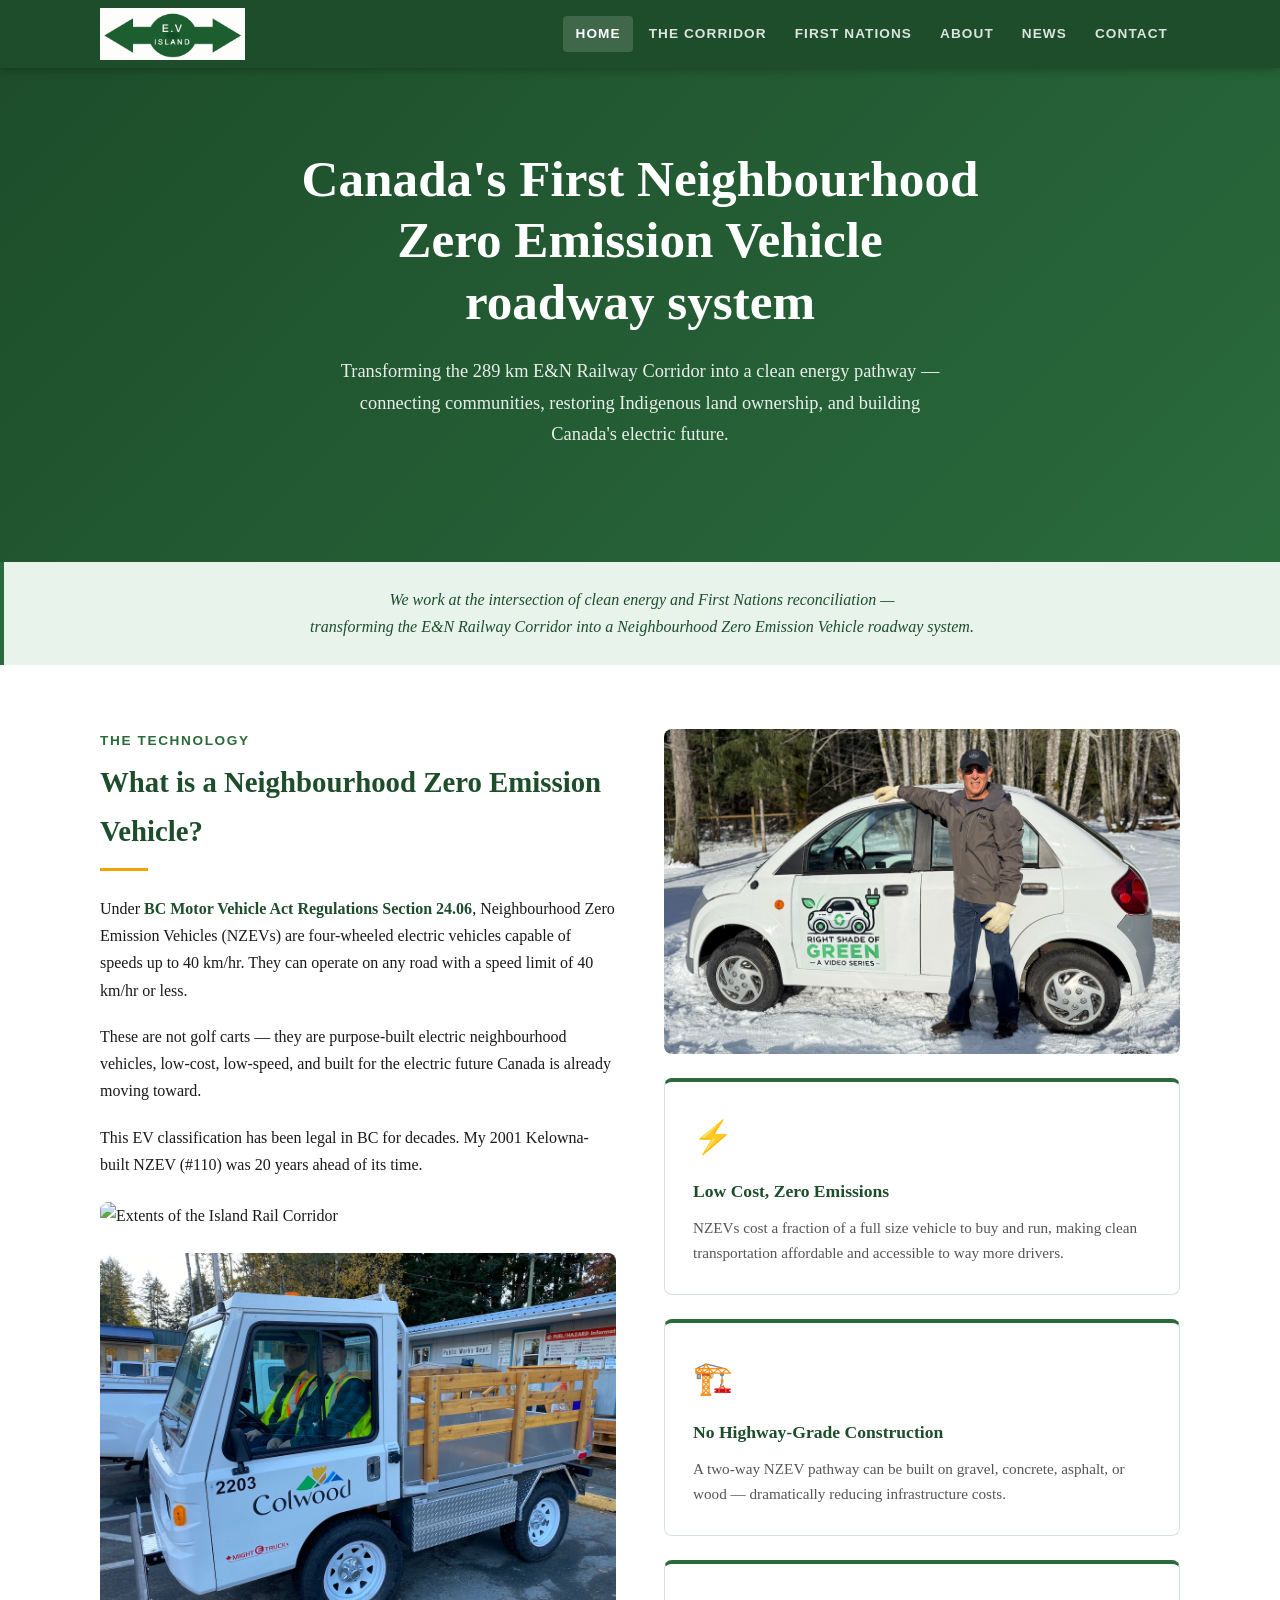
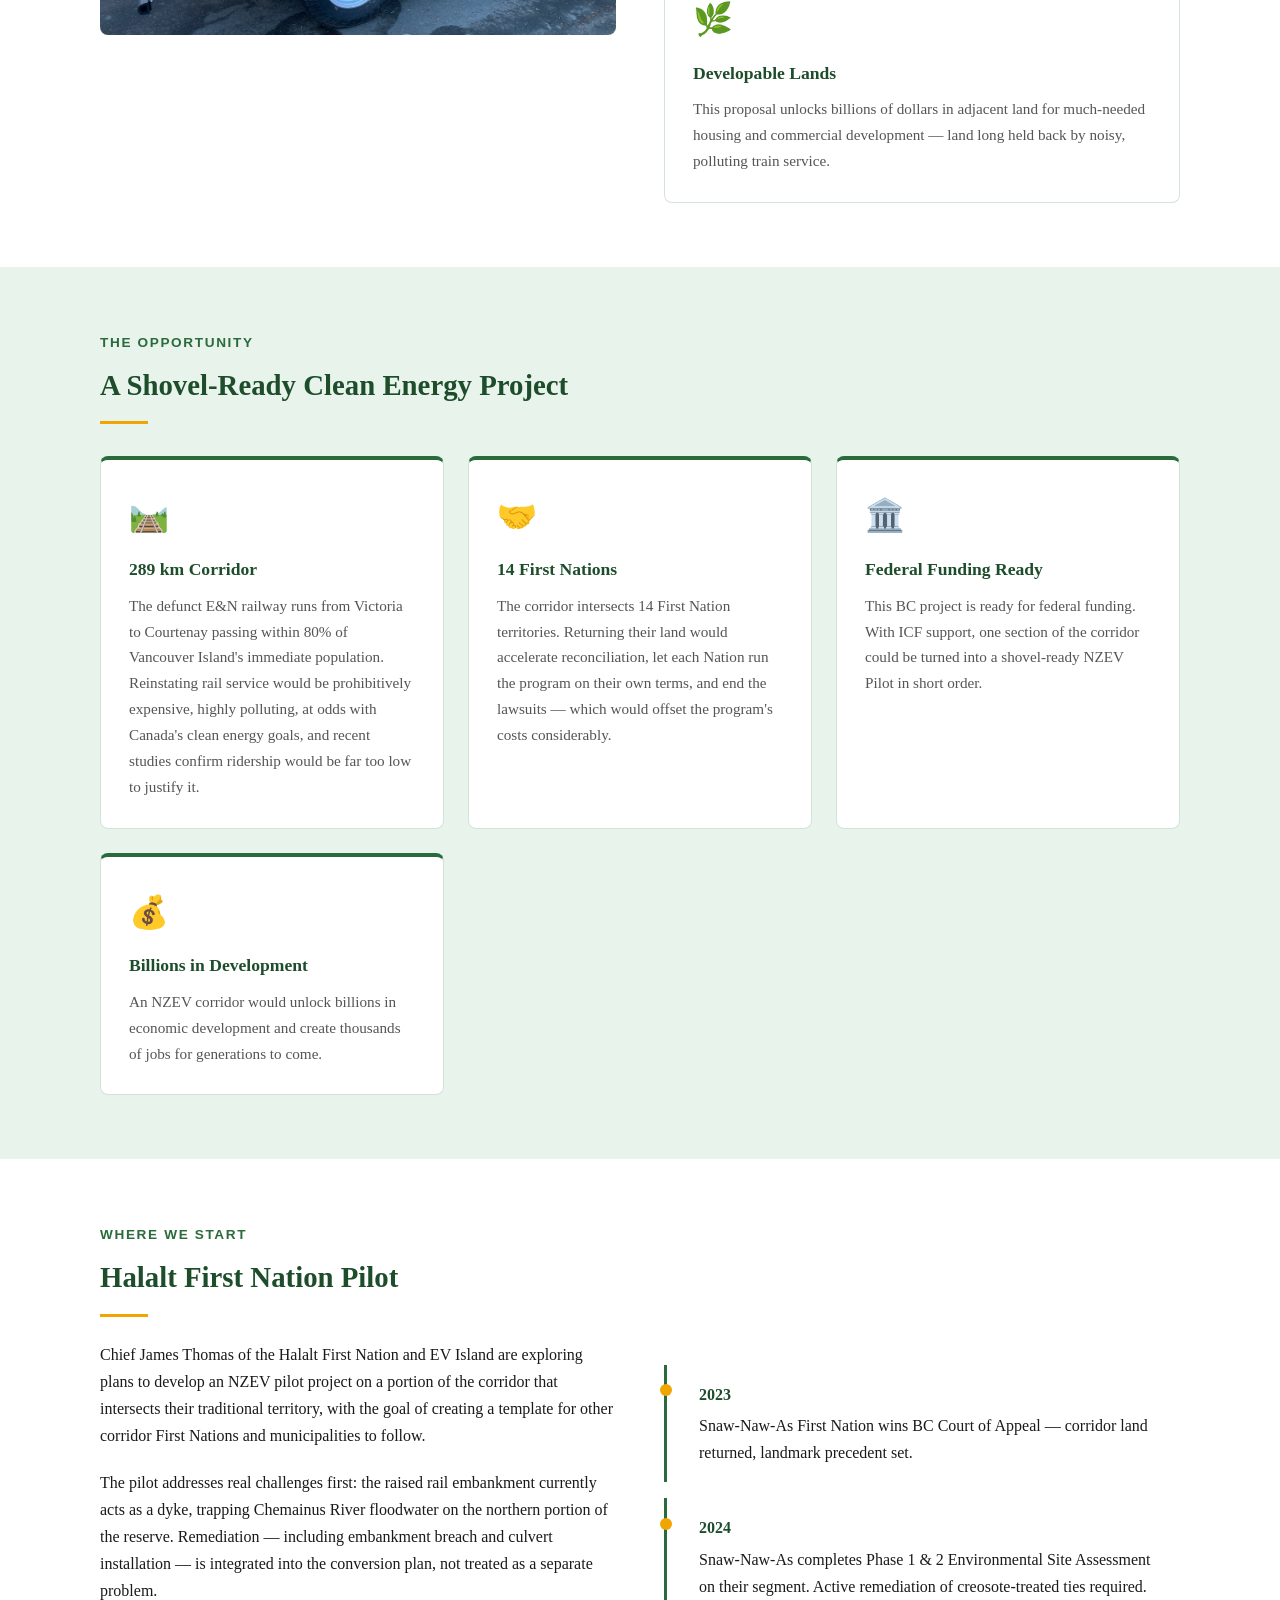
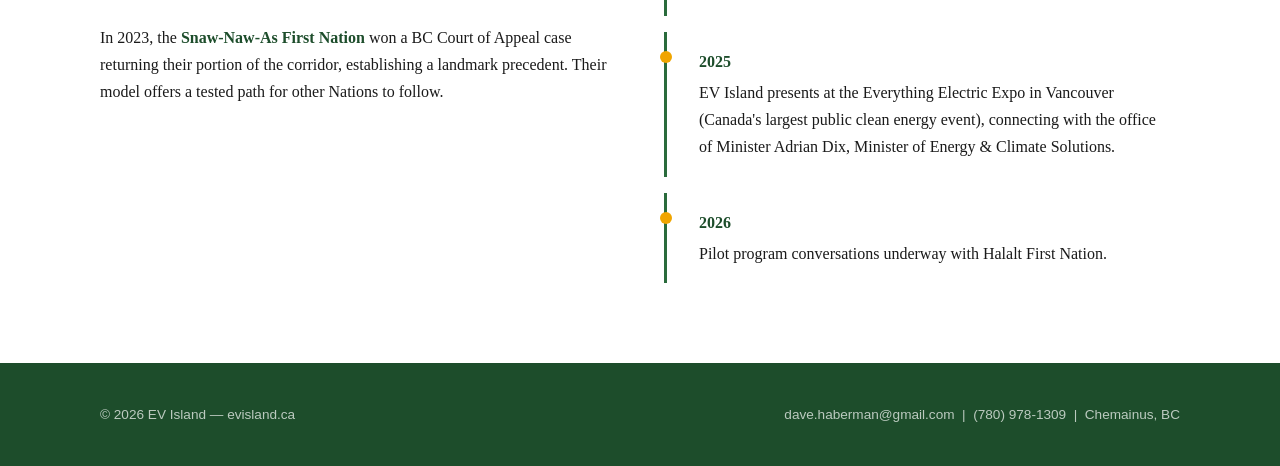
==== index.html @ 7536f224 "Replace dynasty car photo with Snow Job image on home page" ====
<!DOCTYPE html>
<html lang="en">
<head>
  <meta charset="UTF-8">
  <meta name="viewport" content="width=device-width, initial-scale=1.0">
  <title>EV Island — Canada's First NZEV Corridor</title>
  <meta name="description" content="EV Island is transforming the E&N Railway Corridor into Canada's first Neighbourhood Zero Emission Vehicle pathway, accelerating clean energy adoption and reconciliation on Vancouver Island.">
  <link rel="stylesheet" href="style.css">
</head>
<body>

<header>
  <div class="header-inner">
    <a class="logo" href="index.html">
      <img src="ev-island-logo.png" alt="EV Island" height="52">
    </a>
    <button class="hamburger" id="hamburger" aria-label="Menu">
      <span></span><span></span><span></span>
    </button>
    <nav id="nav">
      <a href="index.html" class="active">Home</a>
      <a href="corridor.html">The Corridor</a>
      <a href="first-nations.html">First Nations</a>
      <a href="about.html">About</a>
      <a href="news.html">News</a>
      <a href="contact.html">Contact</a>
    </nav>
  </div>
</header>
<script>
  document.getElementById('hamburger').addEventListener('click', function() {
    document.getElementById('nav').classList.toggle('open');
  });
</script>

<section class="hero">
  <div class="hero-inner">
<h1>Canada's First Neighbourhood Zero Emission Vehicle<br>roadway system</h1>
    <p>Transforming the 289 km E&amp;N Railway Corridor into a clean energy pathway — connecting communities, restoring Indigenous land ownership, and building Canada's electric future.</p>
  </div>
</section>

<div class="mandate">
  We work at the intersection of clean energy and First Nations reconciliation —<br>transforming the E&amp;N Railway Corridor into a Neighbourhood Zero Emission Vehicle roadway system.
</div>

<!-- What is an NZEV -->
<section class="section">
  <div class="section-inner">
    <div class="two-col">
      <div>
        <div class="section-sub">The Technology</div>
        <h2 class="section-title">What is a Neighbourhood Zero Emission Vehicle?</h2>
        <div class="divider"></div>
        <div class="prose">
          <p>Under <strong>BC Motor Vehicle Act Regulations Section 24.06</strong>, Neighbourhood Zero Emission Vehicles (NZEVs) are four-wheeled electric vehicles capable of speeds up to 40 km/hr. They can operate on any road with a speed limit of 40 km/hr or less.</p>
          <p>These are not golf carts — they are purpose-built electric neighbourhood vehicles, low-cost, low-speed, and built for the electric future Canada is already moving toward.</p>
          <p>This EV classification has been legal in BC for decades. My 2001 Kelowna-built NZEV (#110) was 20 years ahead of its time.</p>
        </div>
        <img src="corridor-map.jpg" alt="Extents of the Island Rail Corridor" style="width:100%;border-radius:8px;margin-top:1.5rem;">
        <img src="Colwood NEV.png" alt="City of Colwood Might-E Truck NZEV" style="width:100%;border-radius:8px;margin-top:1.5rem;">
      </div>
      <div>
        <img src="snow-job.png" alt="Dave Haberman with a Neighbourhood Zero Emission Vehicle" style="width:100%;border-radius:8px;margin-bottom:1.5rem;">
        <div class="cards" style="margin-top:0;">
          <div class="card">
            <div class="card-icon">⚡</div>
            <h3>Low Cost, Zero Emissions</h3>
            <p>NZEVs cost a fraction of a full size vehicle to buy and run, making clean transportation affordable and accessible to way more drivers.</p>
          </div>
          <div class="card">
            <div class="card-icon">🏗️</div>
            <h3>No Highway-Grade Construction</h3>
            <p>A two-way NZEV pathway can be built on gravel, concrete, asphalt, or wood — dramatically reducing infrastructure costs.</p>
          </div>
          <div class="card">
            <div class="card-icon">🌿</div>
            <h3>Developable Lands</h3>
            <p>This proposal unlocks billions of dollars in adjacent land for much-needed housing and commercial development — land long held back by noisy, polluting train service.</p>
          </div>
        </div>
      </div>
    </div>
  </div>
</section>

<!-- The Opportunity -->
<section class="section section-alt">
  <div class="section-inner">
    <div class="section-sub">The Opportunity</div>
    <h2 class="section-title">A Shovel-Ready Clean Energy Project</h2>
    <div class="divider"></div>
    <div class="cards">
      <div class="card">
        <div class="card-icon">🛤️</div>
        <h3>289 km Corridor</h3>
        <p>The defunct E&amp;N railway runs from Victoria to Courtenay passing within 80% of Vancouver Island's immediate population. Reinstating rail service would be prohibitively expensive, highly polluting, at odds with Canada's clean energy goals, and recent studies confirm ridership would be far too low to justify it.</p>
      </div>
      <div class="card">
        <div class="card-icon">🤝</div>
        <h3>14 First Nations</h3>
        <p>The corridor intersects 14 First Nation territories. Returning their land would accelerate reconciliation, let each Nation run the program on their own terms, and end the lawsuits — which would offset the program's costs considerably.</p>
      </div>
      <div class="card">
        <div class="card-icon">🏛️</div>
        <h3>Federal Funding Ready</h3>
        <p>This BC project is ready for federal funding. With ICF support, one section of the corridor could be turned into a shovel-ready NZEV Pilot in short order.</p>
      </div>
      <div class="card">
        <div class="card-icon">💰</div>
        <h3>Billions in Development</h3>
        <p>An NZEV corridor would unlock billions in economic development and create thousands of jobs for generations to come.</p>
      </div>
    </div>
  </div>
</section>

<!-- Pilot Program -->
<section class="section">
  <div class="section-inner">
    <div class="section-sub">Where We Start</div>
    <h2 class="section-title">Halalt First Nation Pilot</h2>
    <div class="divider"></div>
    <div class="two-col">
      <div class="prose">
        <p>Chief James Thomas of the Halalt First Nation and EV Island are exploring plans to develop an NZEV pilot project on a portion of the corridor that intersects their traditional territory, with the goal of creating a template for other corridor First Nations and municipalities to follow.</p>
        <p>The pilot addresses real challenges first: the raised rail embankment currently acts as a dyke, trapping Chemainus River floodwater on the northern portion of the reserve. Remediation — including embankment breach and culvert installation — is integrated into the conversion plan, not treated as a separate problem.</p>
        <p>In 2023, the <strong>Snaw-Naw-As First Nation</strong> won a BC Court of Appeal case returning their portion of the corridor, establishing a landmark precedent. Their model offers a tested path for other Nations to follow.</p>
      </div>
      <div>
        <ul class="timeline">
          <li><strong>2023</strong> Snaw-Naw-As First Nation wins BC Court of Appeal — corridor land returned, landmark precedent set.</li>
          <li><strong>2024</strong> Snaw-Naw-As completes Phase 1 &amp; 2 Environmental Site Assessment on their segment. Active remediation of creosote-treated ties required.</li>
          <li><strong>2025</strong> EV Island presents at the Everything Electric Expo in Vancouver (Canada's largest public clean energy event), connecting with the office of Minister Adrian Dix, Minister of Energy &amp; Climate Solutions.</li>
          <li><strong>2026</strong> Pilot program conversations underway with Halalt First Nation.</li>
        </ul>
      </div>
    </div>
  </div>
</section>

<footer>
  <div class="footer-inner">
    <span>© 2026 EV Island — evisland.ca</span>
    <span>
      <a href="mailto:dave.haberman@gmail.com">dave.haberman@gmail.com</a> &nbsp;|&nbsp;
      (780) 978-1309 &nbsp;|&nbsp;
      Chemainus, BC
    </span>
  </div>
</footer>

</body>
</html>
---- style.css ----
/* EV Island — Global Styles */

*, *::before, *::after { box-sizing: border-box; margin: 0; padding: 0; }

:root {
  --green: #2a6b3c;
  --green-dark: #1d4d2b;
  --green-light: #e8f3ec;
  --accent: #f0a500;
  --text: #1a1a1a;
  --muted: #555;
  --border: #d4e2d9;
  --white: #ffffff;
  --max: 1080px;
  --font: 'Georgia', serif;
  --sans: 'Helvetica Neue', Arial, sans-serif;
}

body {
  font-family: var(--font);
  color: var(--text);
  background: var(--white);
  line-height: 1.7;
}

a { color: var(--green); text-decoration: none; }
a:hover { text-decoration: underline; }

img { max-width: 100%; display: block; }

/* ── Header ── */
header {
  background: var(--green-dark);
  padding: 0 2rem;
  position: sticky;
  top: 0;
  z-index: 100;
  box-shadow: 0 2px 8px rgba(0,0,0,0.25);
}

.header-inner {
  max-width: var(--max);
  margin: 0 auto;
  display: flex;
  align-items: center;
  justify-content: space-between;
  height: 68px;
}

.logo {
  display: flex;
  align-items: center;
  gap: 0.75rem;
  text-decoration: none;
}

.logo-arrow {
  font-size: 1.5rem;
  color: var(--accent);
  letter-spacing: -4px;
}

.logo-text {
  font-family: var(--sans);
  font-weight: 700;
  font-size: 1.3rem;
  color: var(--white);
  letter-spacing: 0.05em;
}

.logo-text span {
  color: var(--accent);
}

nav { display: flex; gap: 0.25rem; }

nav a {
  font-family: var(--sans);
  font-size: 0.85rem;
  font-weight: 600;
  color: rgba(255,255,255,0.85);
  text-transform: uppercase;
  letter-spacing: 0.08em;
  padding: 0.4rem 0.75rem;
  border-radius: 4px;
  transition: background 0.2s, color 0.2s;
  text-decoration: none;
}

nav a:hover, nav a.active {
  background: rgba(255,255,255,0.15);
  color: var(--white);
}

/* ── Hero ── */
.hero {
  background: linear-gradient(135deg, var(--green-dark) 0%, var(--green) 100%);
  color: var(--white);
  padding: 5rem 2rem;
  text-align: center;
}

.hero-inner { max-width: 760px; margin: 0 auto; }

.hero-tag {
  font-family: var(--sans);
  font-size: 0.8rem;
  font-weight: 700;
  text-transform: uppercase;
  letter-spacing: 0.15em;
  color: var(--accent);
  margin-bottom: 1rem;
}

.hero h1 {
  font-size: clamp(2rem, 5vw, 3.2rem);
  line-height: 1.2;
  margin-bottom: 1.5rem;
}

.hero p {
  font-size: 1.15rem;
  opacity: 0.9;
  max-width: 600px;
  margin: 0 auto 2rem;
}

.btn {
  display: inline-block;
  background: var(--accent);
  color: var(--green-dark);
  font-family: var(--sans);
  font-weight: 700;
  font-size: 0.9rem;
  text-transform: uppercase;
  letter-spacing: 0.08em;
  padding: 0.75rem 2rem;
  border-radius: 4px;
  transition: opacity 0.2s;
  text-decoration: none;
}

.btn:hover { opacity: 0.85; text-decoration: none; }

.btn-outline {
  background: transparent;
  border: 2px solid var(--white);
  color: var(--white);
  margin-left: 0.75rem;
}

/* ── Mandate bar ── */
.mandate {
  background: var(--green-light);
  border-left: 4px solid var(--green);
  padding: 1.5rem 2rem;
  text-align: center;
  font-style: italic;
  color: var(--green-dark);
  font-size: 1rem;
}

/* ── Sections ── */
.section { padding: 4rem 2rem; }
.section-inner { max-width: var(--max); margin: 0 auto; }

.section-alt { background: var(--green-light); }

.section-title {
  font-size: 1.8rem;
  color: var(--green-dark);
  margin-bottom: 0.5rem;
}

.section-sub {
  font-family: var(--sans);
  font-size: 0.85rem;
  font-weight: 700;
  text-transform: uppercase;
  letter-spacing: 0.12em;
  color: var(--green);
  margin-bottom: 0.4rem;
}

.divider {
  width: 48px;
  height: 3px;
  background: var(--accent);
  margin: 0.75rem 0 1.5rem;
}

/* ── Cards ── */
.cards {
  display: grid;
  grid-template-columns: repeat(auto-fit, minmax(280px, 1fr));
  gap: 1.5rem;
  margin-top: 2rem;
}

.card {
  background: var(--white);
  border: 1px solid var(--border);
  border-radius: 8px;
  padding: 1.75rem;
  border-top: 4px solid var(--green);
}

.card-icon { font-size: 2rem; margin-bottom: 0.75rem; }
.card h3 { font-size: 1.1rem; color: var(--green-dark); margin-bottom: 0.5rem; }
.card p { font-size: 0.95rem; color: var(--muted); }

/* ── Two-col layout ── */
.two-col {
  display: grid;
  grid-template-columns: 1fr 1fr;
  gap: 3rem;
  align-items: start;
}

/* ── Hamburger menu ── */
.hamburger {
  display: none;
  flex-direction: column;
  gap: 5px;
  cursor: pointer;
  padding: 0.5rem;
  background: none;
  border: none;
}

.hamburger span {
  display: block;
  width: 24px;
  height: 2px;
  background: var(--white);
  border-radius: 2px;
  transition: all 0.3s;
}

@media (max-width: 680px) {
  .two-col { grid-template-columns: 1fr; }

  .hamburger { display: flex; }

  nav {
    display: none;
    flex-direction: column;
    position: absolute;
    top: 68px;
    left: 0;
    right: 0;
    background: var(--green-dark);
    padding: 1rem;
    gap: 0.25rem;
    z-index: 99;
    box-shadow: 0 4px 12px rgba(0,0,0,0.3);
  }

  nav.open { display: flex; }

  nav a {
    font-size: 1rem;
    padding: 0.75rem 1rem;
    border-radius: 4px;
  }
}

/* ── Callout ── */
.callout {
  background: var(--green-dark);
  color: var(--white);
  padding: 3rem 2rem;
  text-align: center;
}

.callout h2 { font-size: 1.8rem; margin-bottom: 1rem; }
.callout p { opacity: 0.85; max-width: 600px; margin: 0 auto 1.5rem; }

/* ── Timeline ── */
.timeline { list-style: none; padding: 0; margin-top: 1.5rem; }
.timeline li {
  padding: 1rem 1rem 1rem 2rem;
  border-left: 3px solid var(--green);
  margin-bottom: 1rem;
  position: relative;
}
.timeline li::before {
  content: '';
  width: 12px; height: 12px;
  background: var(--accent);
  border-radius: 50%;
  position: absolute;
  left: -7.5px;
  top: 1.2rem;
}
.timeline li strong { color: var(--green-dark); display: block; margin-bottom: 0.25rem; }

/* ── Contact form ── */
.contact-form { display: flex; flex-direction: column; gap: 1rem; max-width: 540px; }
.contact-form input,
.contact-form textarea {
  font-family: var(--font);
  font-size: 1rem;
  border: 1px solid var(--border);
  border-radius: 4px;
  padding: 0.65rem 0.9rem;
  width: 100%;
}
.contact-form textarea { min-height: 130px; resize: vertical; }
.contact-form button {
  align-self: flex-start;
  cursor: pointer;
  border: none;
  font-family: var(--sans);
  font-weight: 700;
}

/* ── Footer ── */
footer {
  background: var(--green-dark);
  color: rgba(255,255,255,0.7);
  padding: 2.5rem 2rem;
  font-family: var(--sans);
  font-size: 0.85rem;
}

.footer-inner {
  max-width: var(--max);
  margin: 0 auto;
  display: flex;
  justify-content: space-between;
  align-items: center;
  flex-wrap: wrap;
  gap: 1rem;
}

footer a { color: rgba(255,255,255,0.7); }
footer a:hover { color: var(--white); }

/* ── Page header (inner pages) ── */
.page-hero {
  background: linear-gradient(135deg, var(--green-dark), var(--green));
  color: var(--white);
  padding: 3.5rem 2rem;
}
.page-hero-inner { max-width: var(--max); margin: 0 auto; }
.page-hero h1 { font-size: clamp(1.8rem, 4vw, 2.6rem); margin-bottom: 0.5rem; }
.page-hero p { opacity: 0.85; max-width: 600px; font-size: 1.05rem; }

/* ── Prose ── */
.prose p { margin-bottom: 1.2rem; }
.prose h2 { color: var(--green-dark); font-size: 1.4rem; margin: 2rem 0 0.5rem; }
.prose h3 { color: var(--green-dark); font-size: 1.15rem; margin: 1.5rem 0 0.4rem; }
.prose ul { padding-left: 1.5rem; margin-bottom: 1.2rem; }
.prose ul li { margin-bottom: 0.4rem; }
.prose strong { color: var(--green-dark); }

/* ── News ── */
.news-list { display: flex; flex-direction: column; gap: 2rem; margin-top: 1.5rem; }
.news-item { border-bottom: 1px solid var(--border); padding-bottom: 2rem; }
.news-item:last-child { border-bottom: none; }
.news-date { font-family: var(--sans); font-size: 0.8rem; color: var(--muted); text-transform: uppercase; letter-spacing: 0.1em; margin-bottom: 0.3rem; }
.news-item h3 { font-size: 1.25rem; color: var(--green-dark); margin-bottom: 0.5rem; }
.news-item p { color: var(--muted); font-size: 0.95rem; }
.btn-newsletter { display: inline-block; margin-top: 0.75rem; padding: 0.45rem 1rem; background: var(--green-dark); color: white; font-family: var(--sans); font-size: 0.85rem; font-weight: 600; text-decoration: none; border-radius: 4px; letter-spacing: 0.03em; }
.btn-newsletter:hover { background: var(--green); }
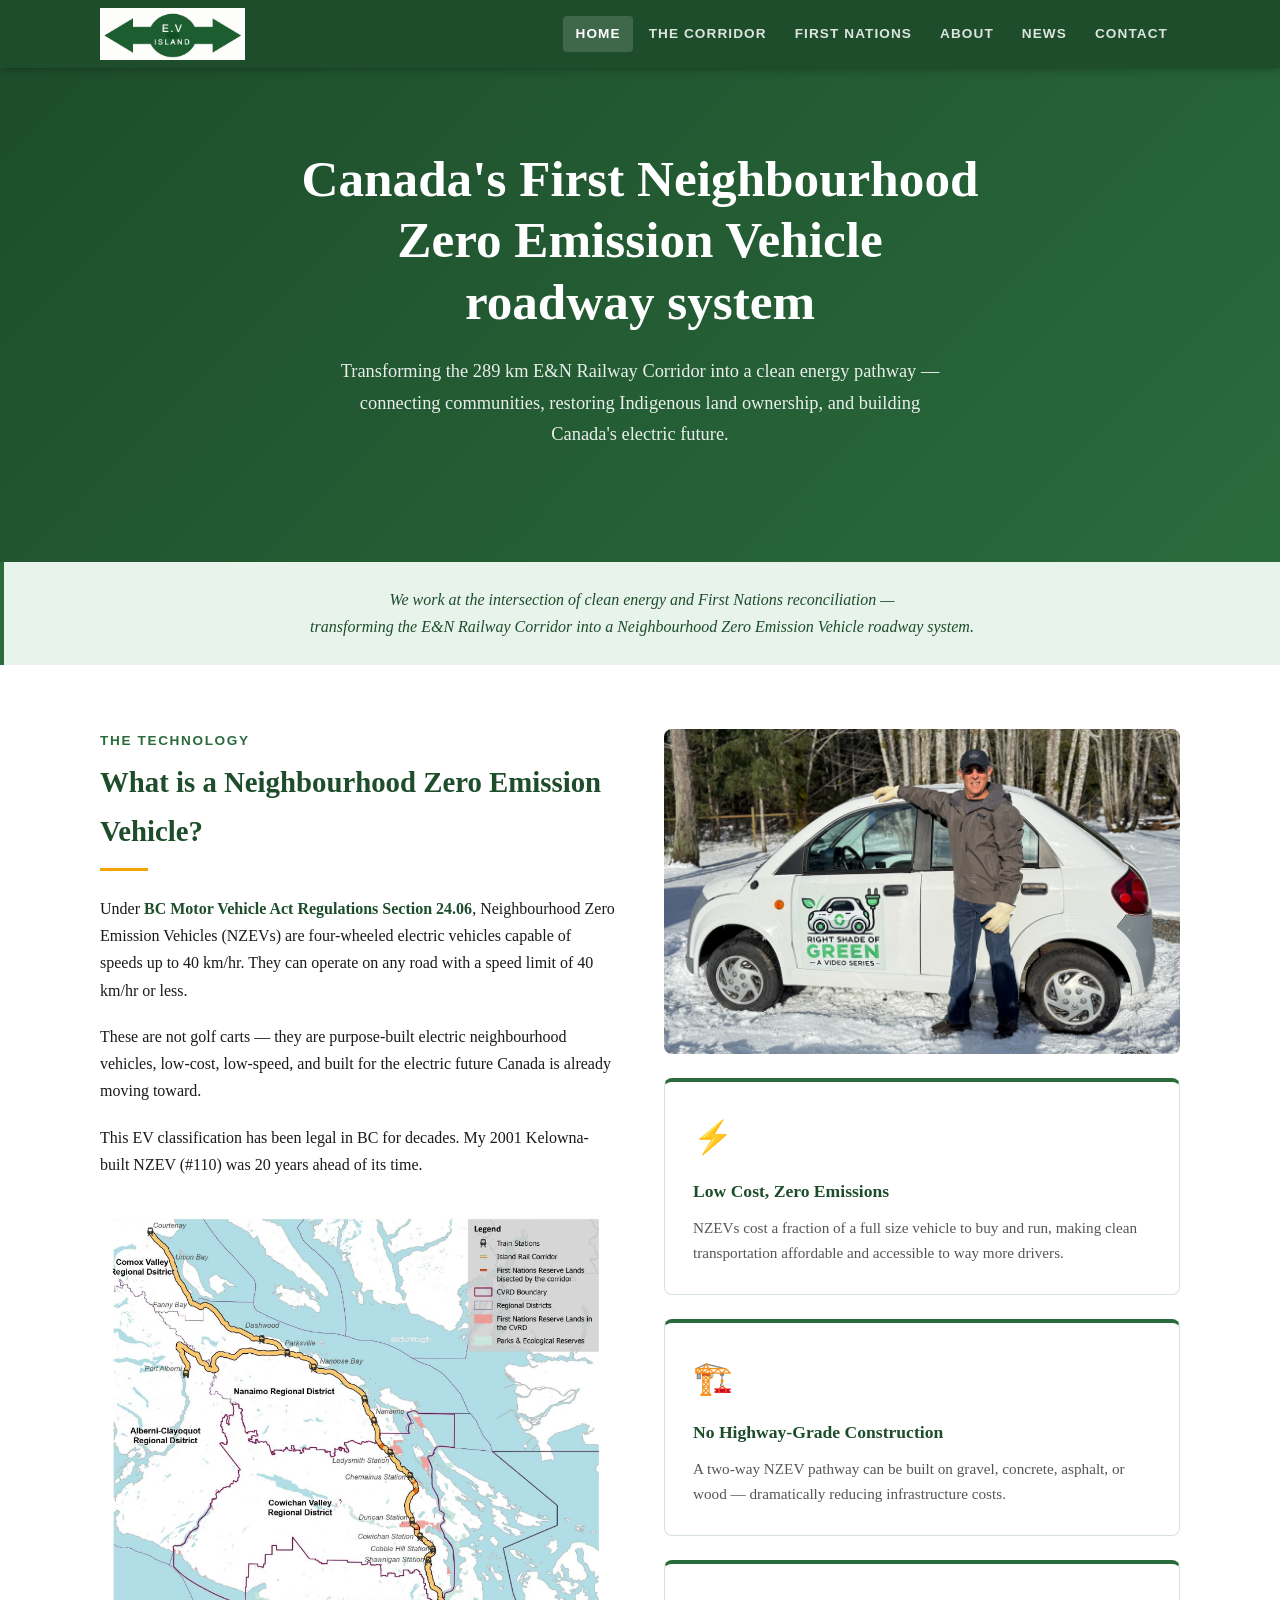
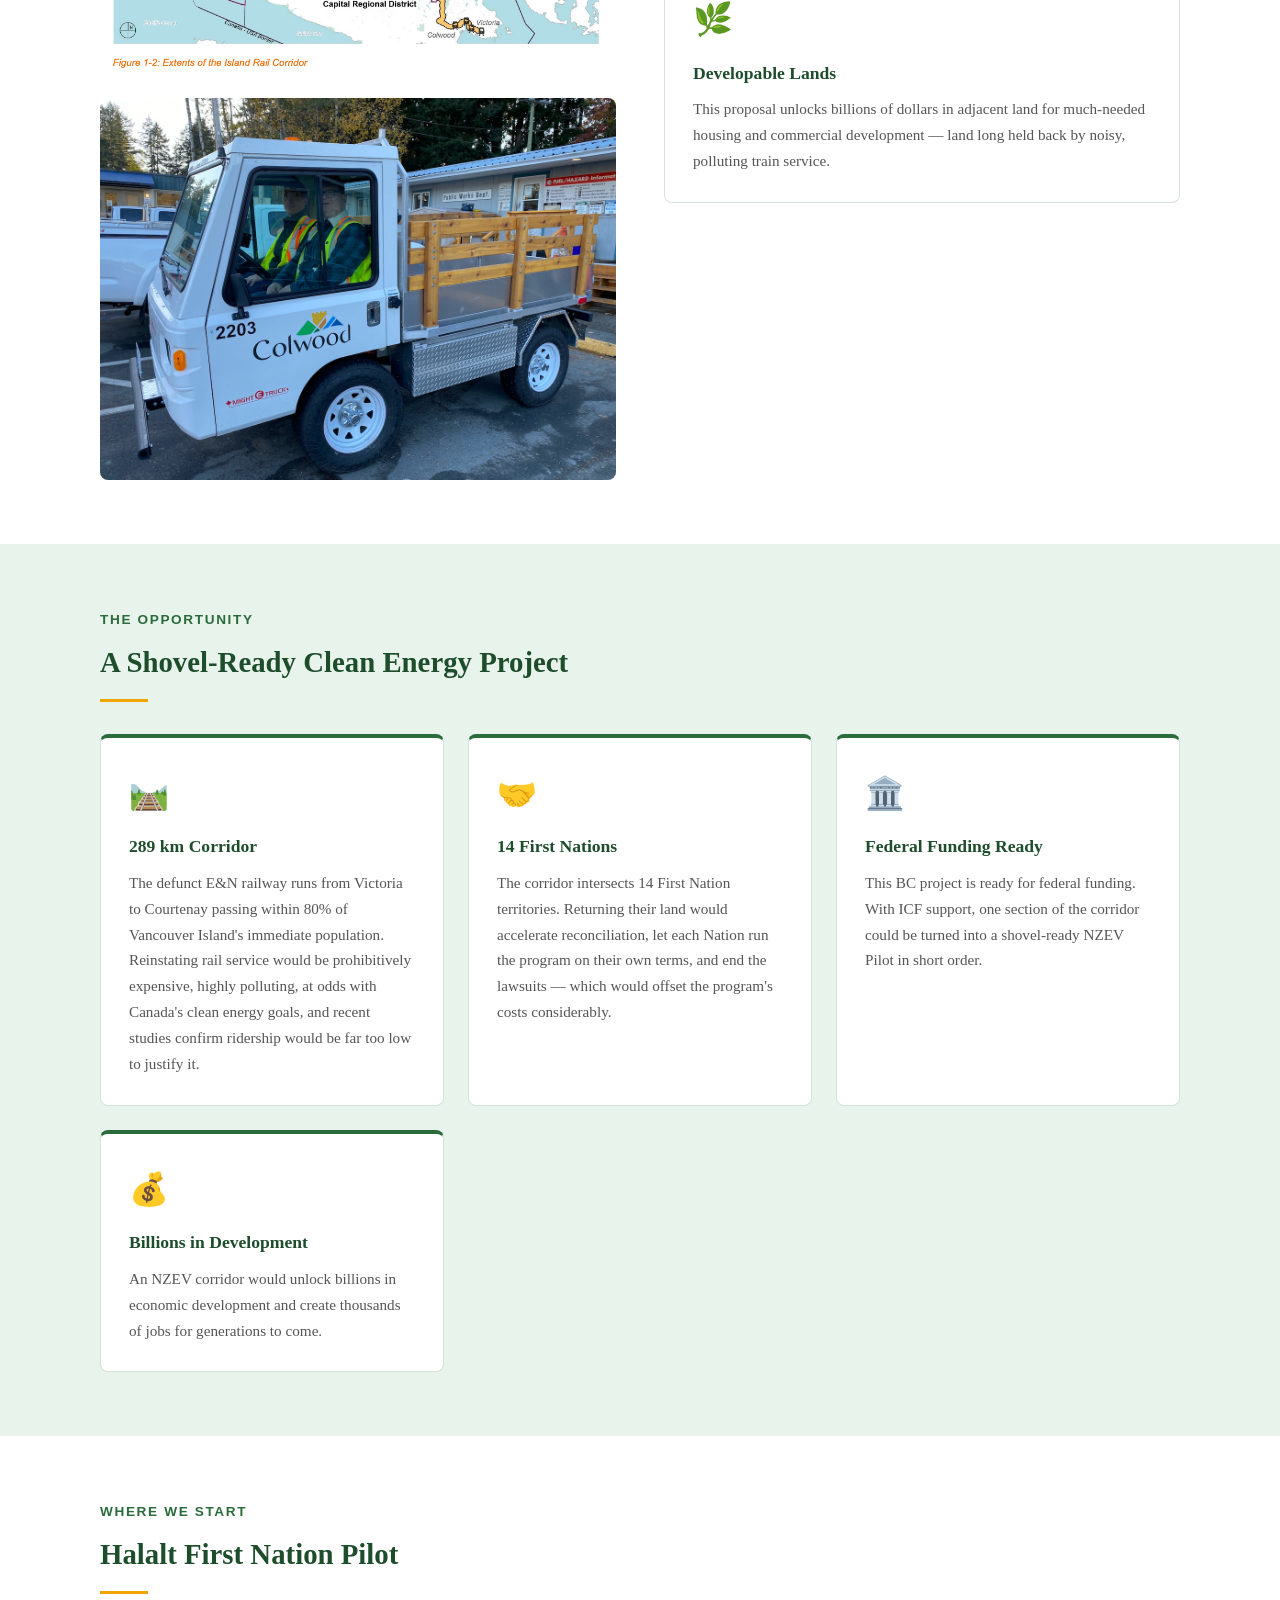
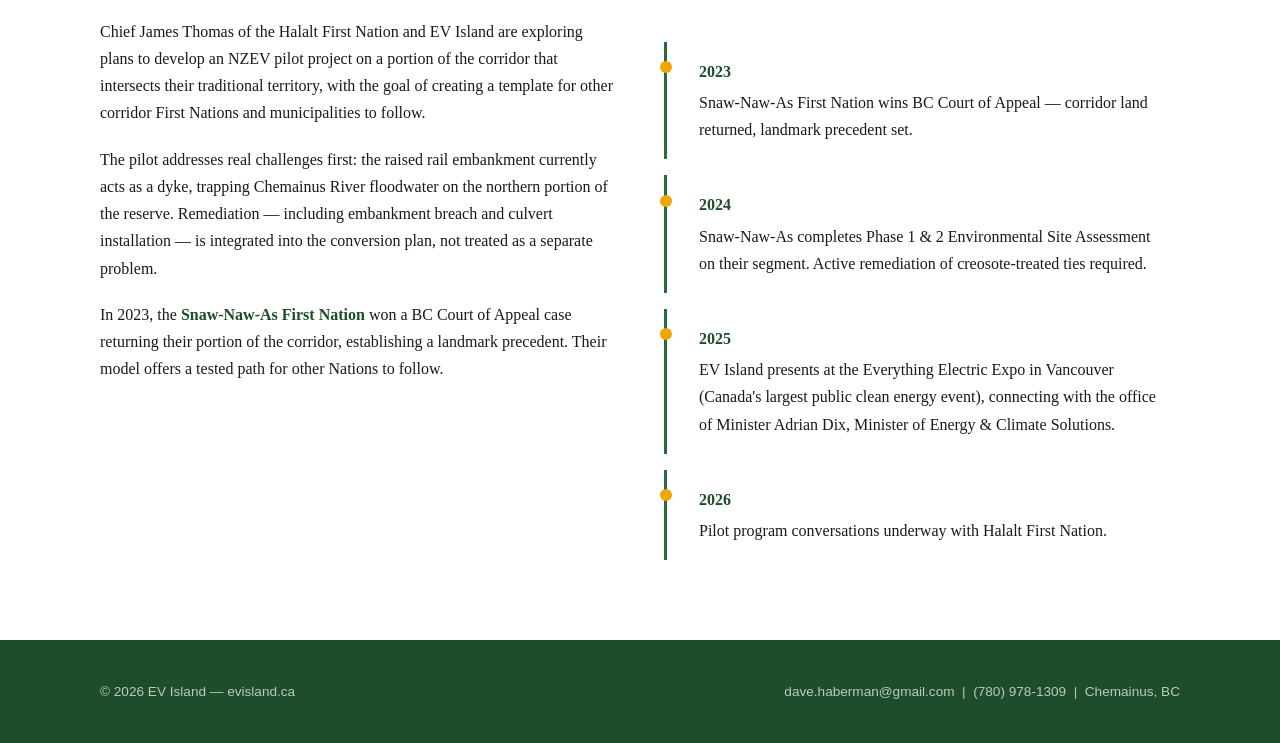
==== commit a2867861: "Fix broken corridor map image" ====
--- a/index.html
+++ b/index.html
@@ -57,7 +57,7 @@
           <p>These are not golf carts — they are purpose-built electric neighbourhood vehicles, low-cost, low-speed, and built for the electric future Canada is already moving toward.</p>
           <p>This EV classification has been legal in BC for decades. My 2001 Kelowna-built NZEV (#110) was 20 years ahead of its time.</p>
         </div>
-        <img src="corridor-map.jpg" alt="Extents of the Island Rail Corridor" style="width:100%;border-radius:8px;margin-top:1.5rem;">
+        <img src="corridor-map.png" alt="Extents of the Island Rail Corridor" style="width:100%;border-radius:8px;margin-top:1.5rem;">
         <img src="Colwood NEV.png" alt="City of Colwood Might-E Truck NZEV" style="width:100%;border-radius:8px;margin-top:1.5rem;">
       </div>
       <div>
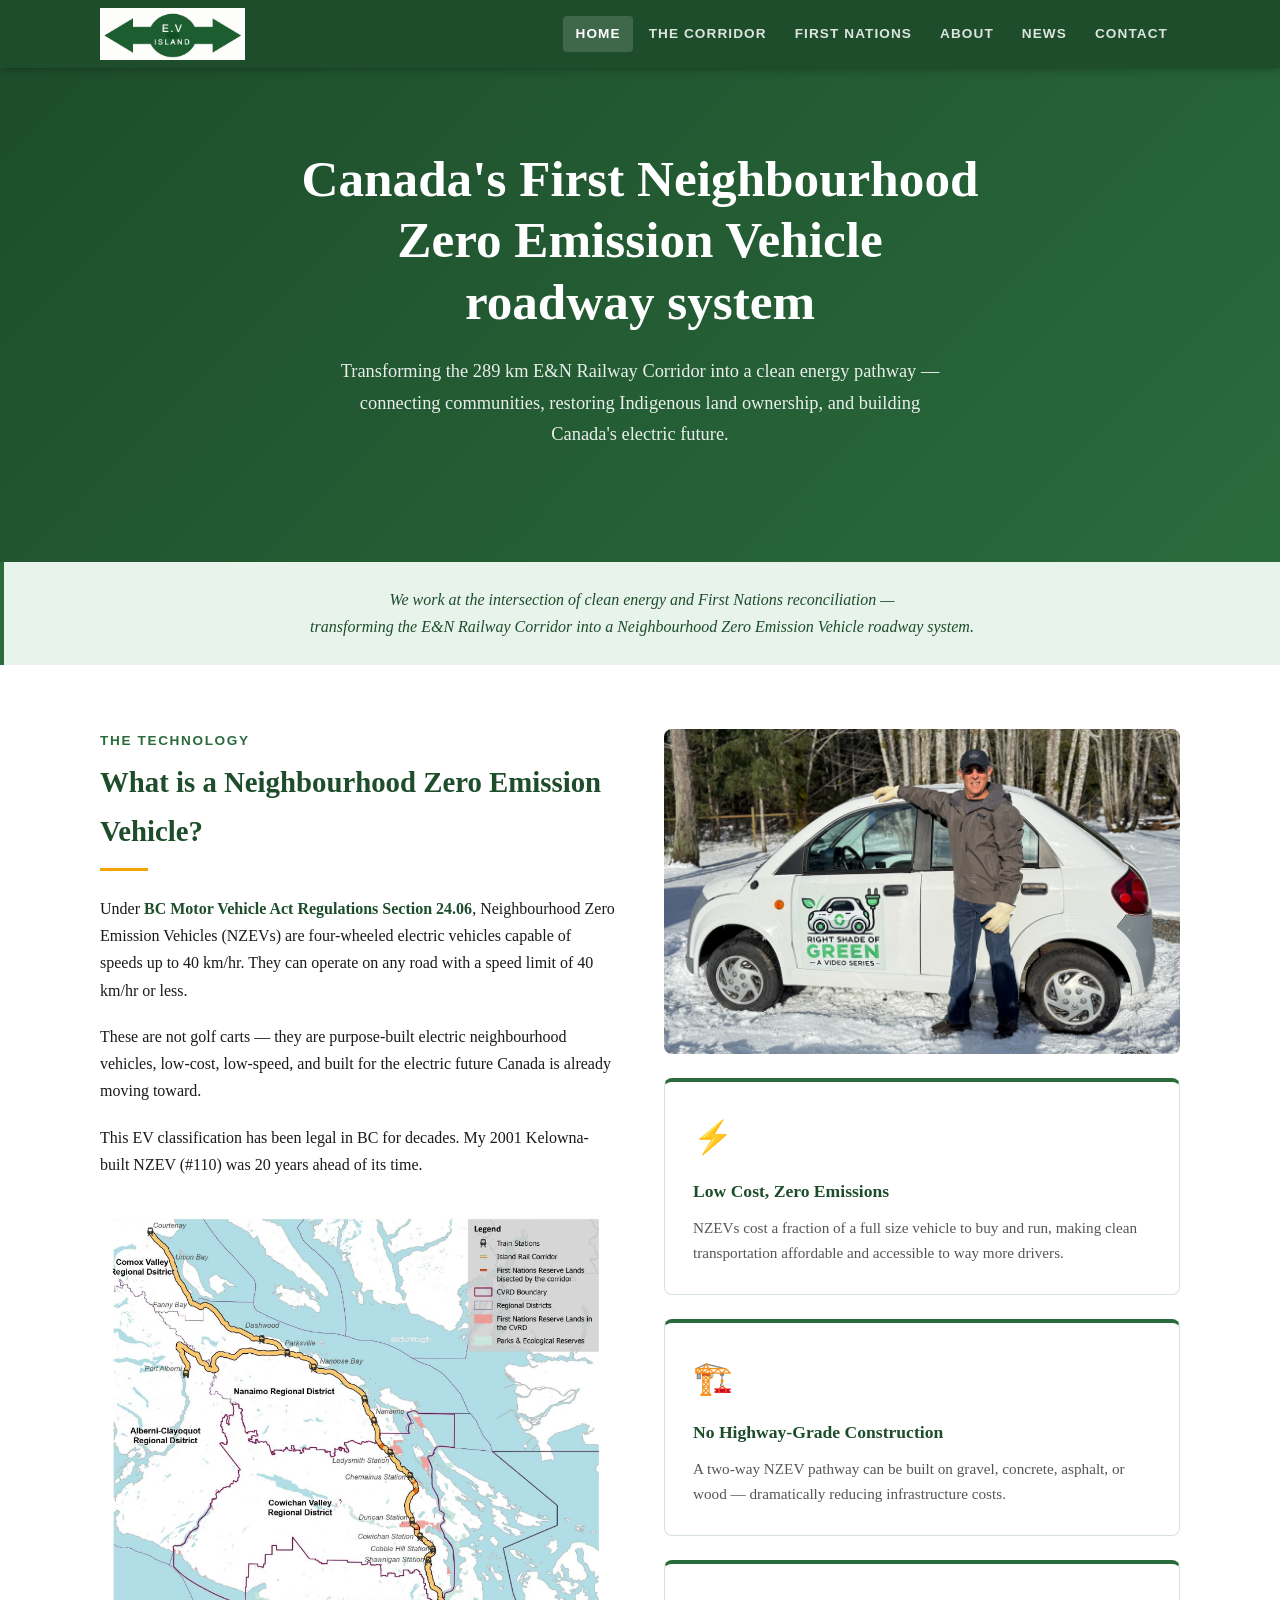
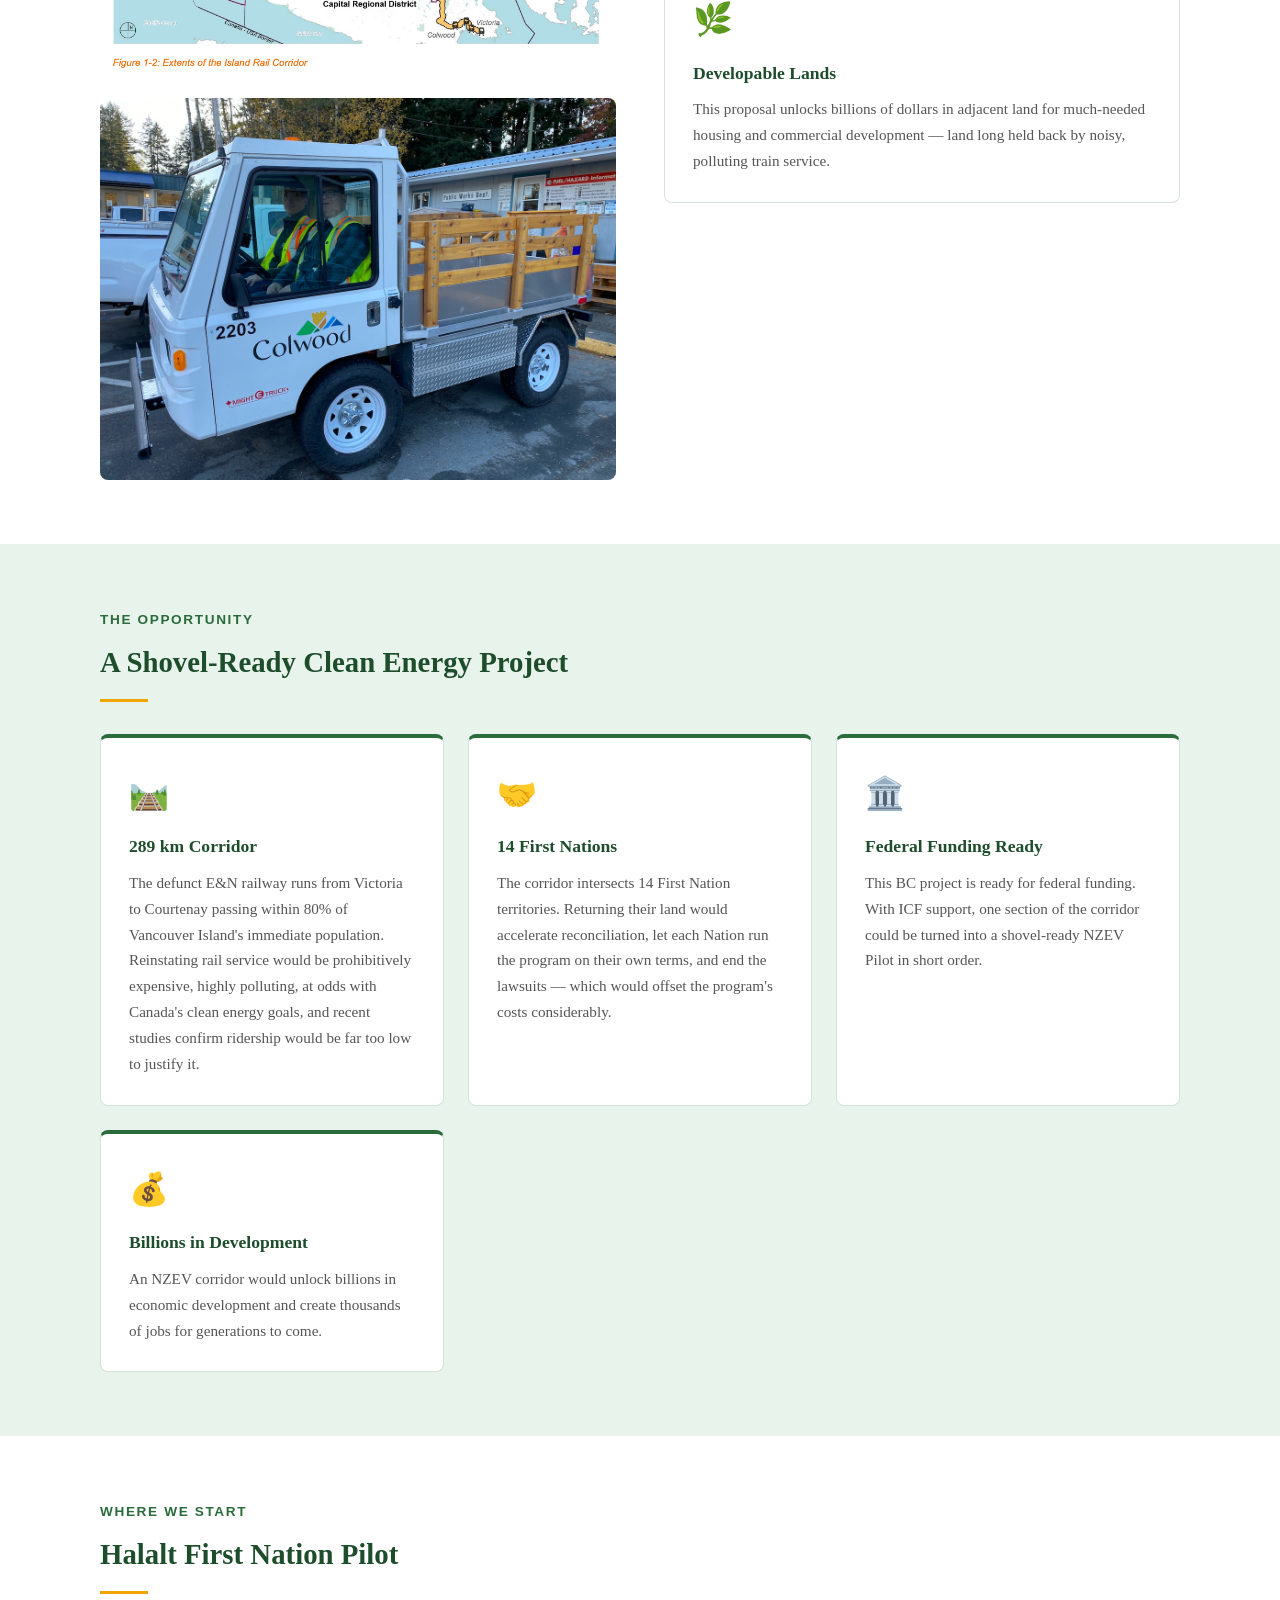
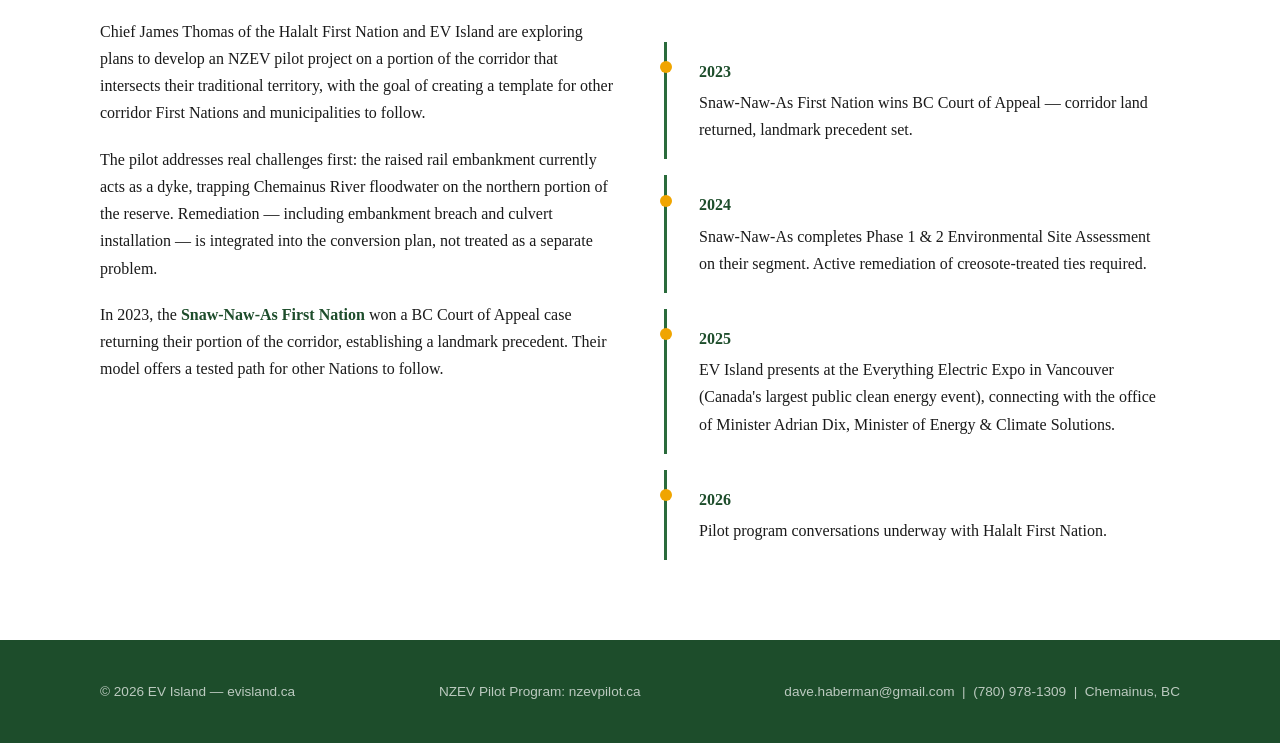
==== commit f928c7ba: "Add nzevpilot.ca link to footer across all pages" ====
--- a/index.html
+++ b/index.html
@@ -142,6 +142,7 @@
 <footer>
   <div class="footer-inner">
     <span>© 2026 EV Island — evisland.ca</span>
+    <span><a href="https://nzevpilot.ca">NZEV Pilot Program: nzevpilot.ca</a></span>
     <span>
       <a href="mailto:dave.haberman@gmail.com">dave.haberman@gmail.com</a> &nbsp;|&nbsp;
       (780) 978-1309 &nbsp;|&nbsp;
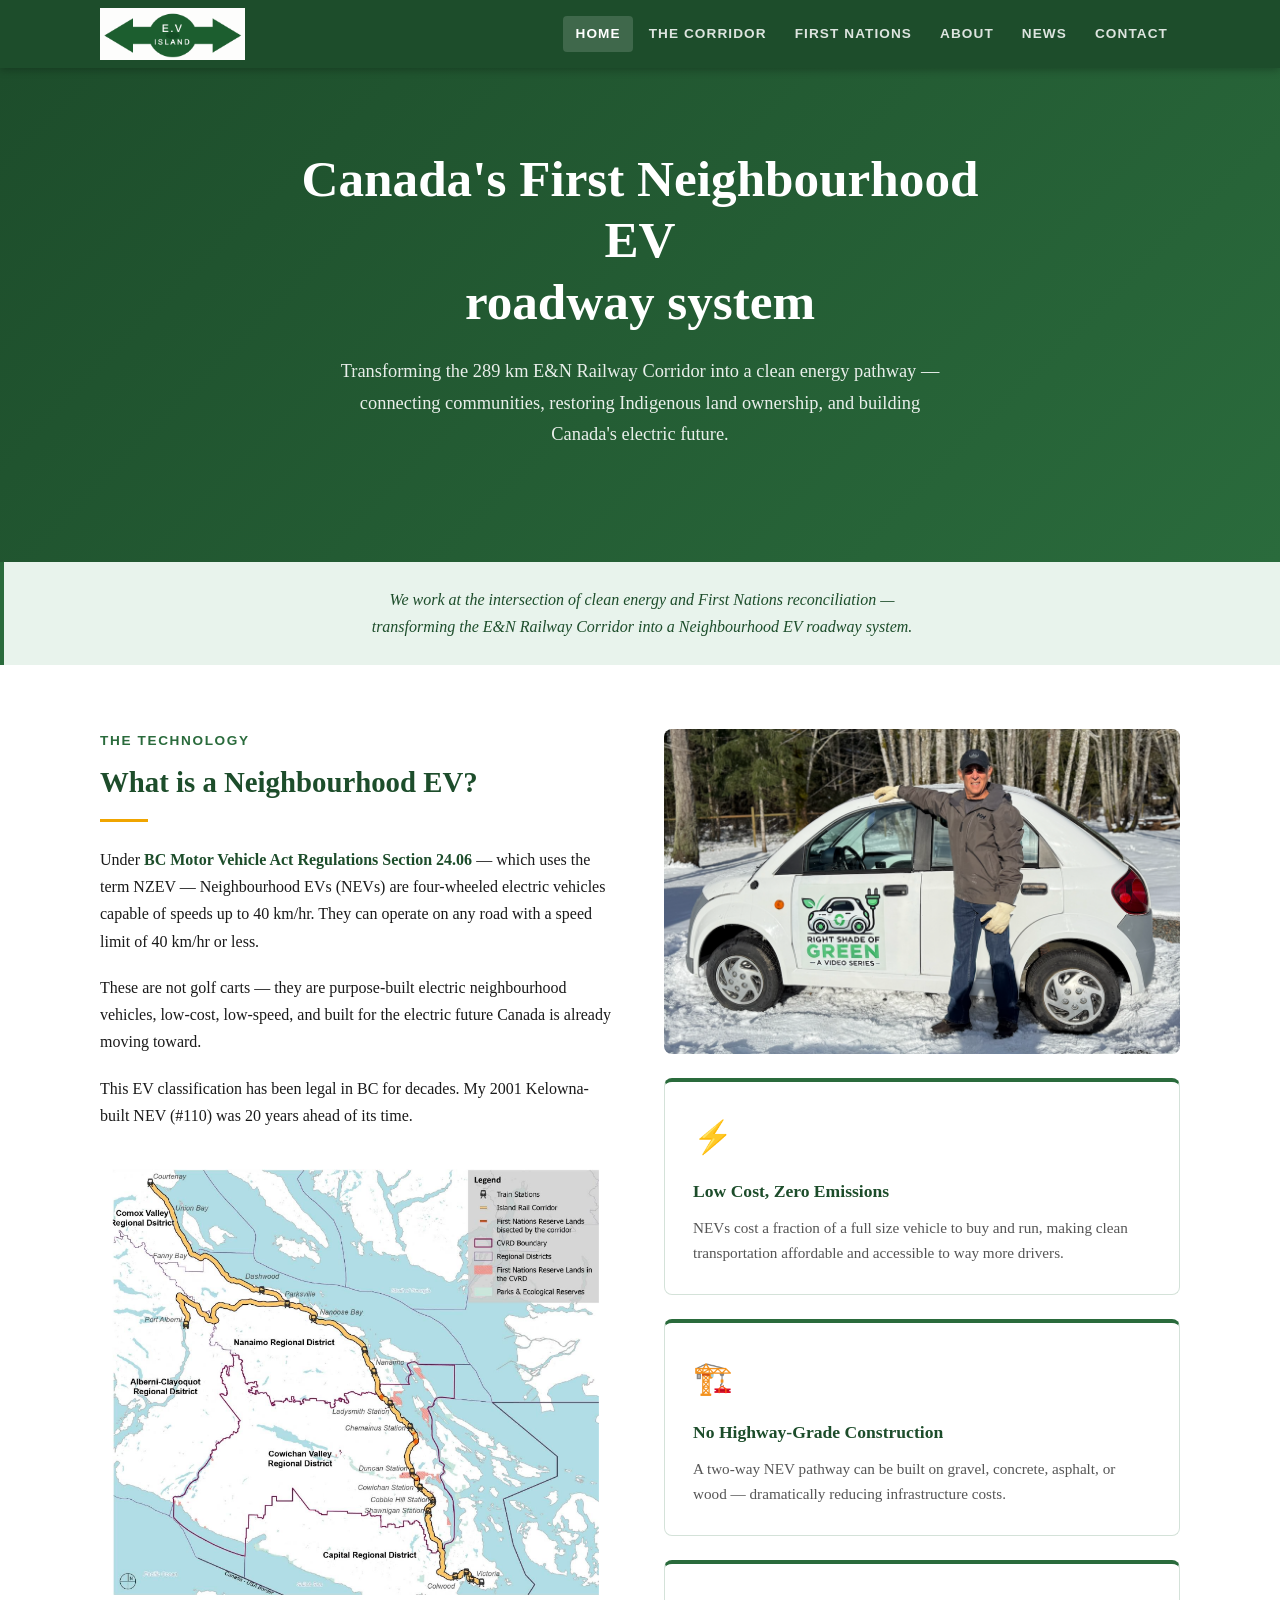
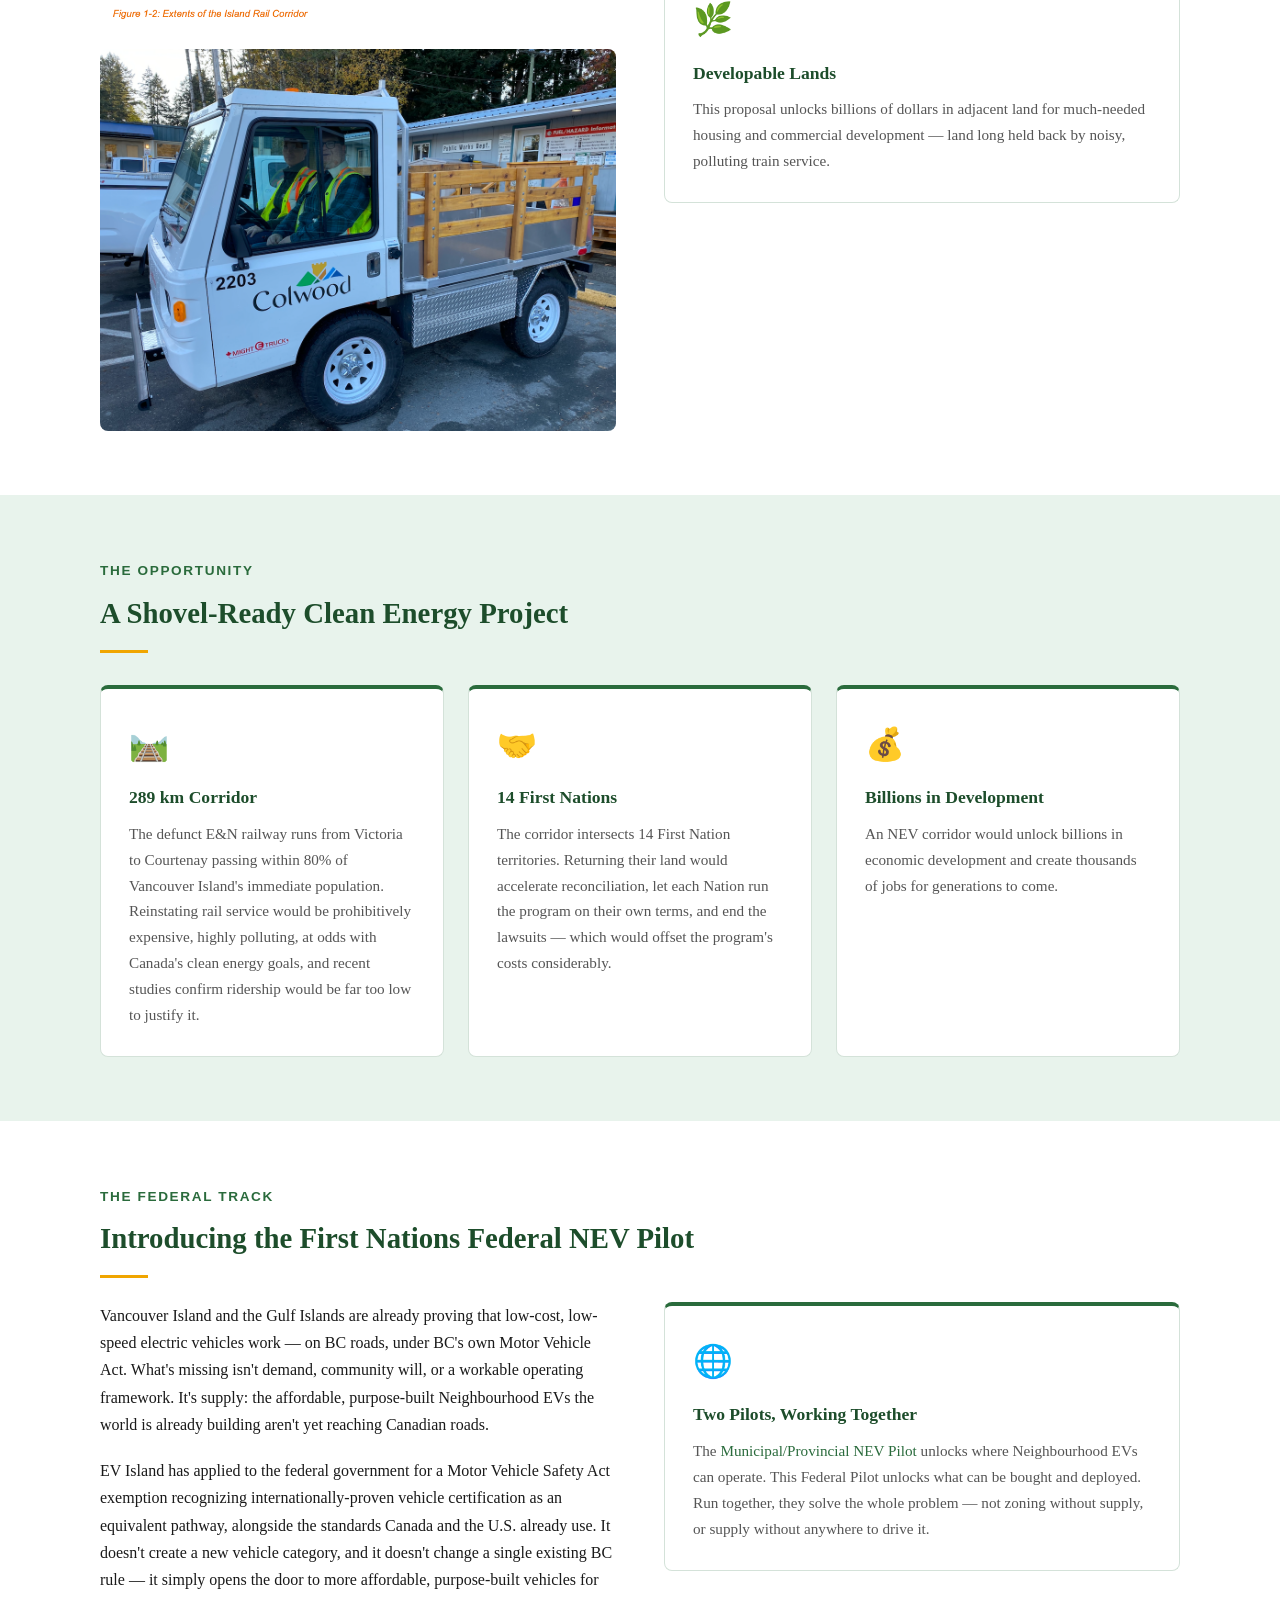
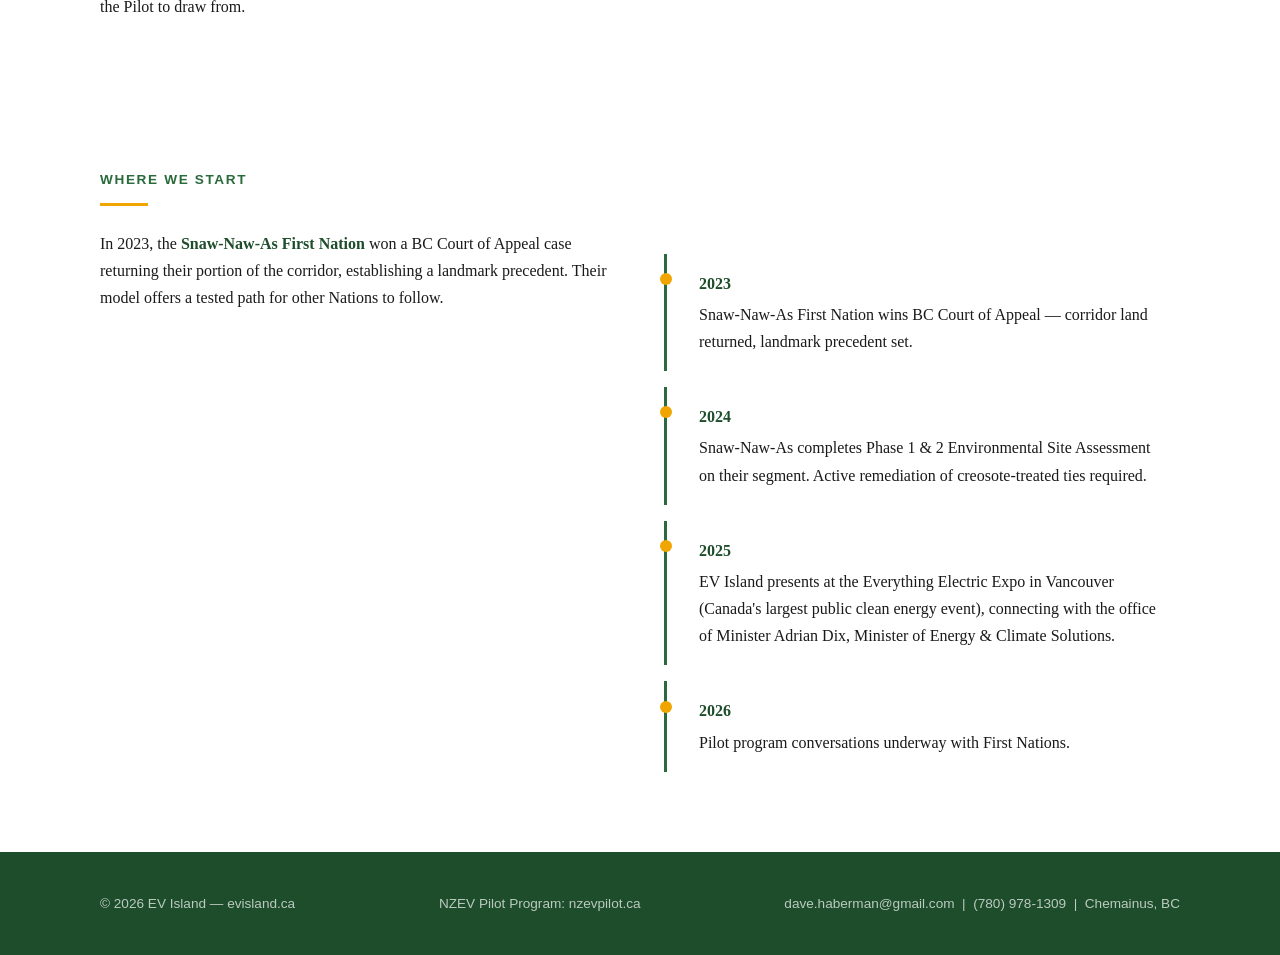
==== commit 835d98af: "Realign site for First Nations Federal NEV Pilot Remove stale Halalt-specific content and ICF-member" ====
--- a/index.html
+++ b/index.html
@@ -3,8 +3,8 @@
 <head>
   <meta charset="UTF-8">
   <meta name="viewport" content="width=device-width, initial-scale=1.0">
-  <title>EV Island — Canada's First NZEV Corridor</title>
-  <meta name="description" content="EV Island is transforming the E&N Railway Corridor into Canada's first Neighbourhood Zero Emission Vehicle pathway, accelerating clean energy adoption and reconciliation on Vancouver Island.">
+  <title>EV Island — Canada's First NEV Corridor</title>
+  <meta name="description" content="EV Island is transforming the E&N Railway Corridor into Canada's first Neighbourhood EV pathway, accelerating clean energy adoption and reconciliation on Vancouver Island.">
   <link rel="stylesheet" href="style.css">
 </head>
 <body>
@@ -35,43 +35,43 @@
 
 <section class="hero">
   <div class="hero-inner">
-<h1>Canada's First Neighbourhood Zero Emission Vehicle<br>roadway system</h1>
+<h1>Canada's First Neighbourhood EV<br>roadway system</h1>
     <p>Transforming the 289 km E&amp;N Railway Corridor into a clean energy pathway — connecting communities, restoring Indigenous land ownership, and building Canada's electric future.</p>
   </div>
 </section>
 
 <div class="mandate">
-  We work at the intersection of clean energy and First Nations reconciliation —<br>transforming the E&amp;N Railway Corridor into a Neighbourhood Zero Emission Vehicle roadway system.
+  We work at the intersection of clean energy and First Nations reconciliation —<br>transforming the E&amp;N Railway Corridor into a Neighbourhood EV roadway system.
 </div>
 
-<!-- What is an NZEV -->
+<!-- What is an NEV -->
 <section class="section">
   <div class="section-inner">
     <div class="two-col">
       <div>
         <div class="section-sub">The Technology</div>
-        <h2 class="section-title">What is a Neighbourhood Zero Emission Vehicle?</h2>
+        <h2 class="section-title">What is a Neighbourhood EV?</h2>
         <div class="divider"></div>
         <div class="prose">
-          <p>Under <strong>BC Motor Vehicle Act Regulations Section 24.06</strong>, Neighbourhood Zero Emission Vehicles (NZEVs) are four-wheeled electric vehicles capable of speeds up to 40 km/hr. They can operate on any road with a speed limit of 40 km/hr or less.</p>
+          <p>Under <strong>BC Motor Vehicle Act Regulations Section 24.06</strong> — which uses the term NZEV — Neighbourhood EVs (NEVs) are four-wheeled electric vehicles capable of speeds up to 40 km/hr. They can operate on any road with a speed limit of 40 km/hr or less.</p>
           <p>These are not golf carts — they are purpose-built electric neighbourhood vehicles, low-cost, low-speed, and built for the electric future Canada is already moving toward.</p>
-          <p>This EV classification has been legal in BC for decades. My 2001 Kelowna-built NZEV (#110) was 20 years ahead of its time.</p>
+          <p>This EV classification has been legal in BC for decades. My 2001 Kelowna-built NEV (#110) was 20 years ahead of its time.</p>
         </div>
         <img src="corridor-map.png" alt="Extents of the Island Rail Corridor" style="width:100%;border-radius:8px;margin-top:1.5rem;">
-        <img src="Colwood NEV.png" alt="City of Colwood Might-E Truck NZEV" style="width:100%;border-radius:8px;margin-top:1.5rem;">
+        <img src="Colwood NEV.png" alt="City of Colwood Might-E Truck NEV" style="width:100%;border-radius:8px;margin-top:1.5rem;">
       </div>
       <div>
-        <img src="snow-job.png" alt="Dave Haberman with a Neighbourhood Zero Emission Vehicle" style="width:100%;border-radius:8px;margin-bottom:1.5rem;">
+        <img src="snow-job.png" alt="Dave Haberman with a Neighbourhood EV" style="width:100%;border-radius:8px;margin-bottom:1.5rem;">
         <div class="cards" style="margin-top:0;">
           <div class="card">
             <div class="card-icon">⚡</div>
             <h3>Low Cost, Zero Emissions</h3>
-            <p>NZEVs cost a fraction of a full size vehicle to buy and run, making clean transportation affordable and accessible to way more drivers.</p>
+            <p>NEVs cost a fraction of a full size vehicle to buy and run, making clean transportation affordable and accessible to way more drivers.</p>
           </div>
           <div class="card">
             <div class="card-icon">🏗️</div>
             <h3>No Highway-Grade Construction</h3>
-            <p>A two-way NZEV pathway can be built on gravel, concrete, asphalt, or wood — dramatically reducing infrastructure costs.</p>
+            <p>A two-way NEV pathway can be built on gravel, concrete, asphalt, or wood — dramatically reducing infrastructure costs.</p>
           </div>
           <div class="card">
             <div class="card-icon">🌿</div>
@@ -102,14 +102,31 @@
         <p>The corridor intersects 14 First Nation territories. Returning their land would accelerate reconciliation, let each Nation run the program on their own terms, and end the lawsuits — which would offset the program's costs considerably.</p>
       </div>
       <div class="card">
-        <div class="card-icon">🏛️</div>
-        <h3>Federal Funding Ready</h3>
-        <p>This BC project is ready for federal funding. With ICF support, one section of the corridor could be turned into a shovel-ready NZEV Pilot in short order.</p>
-      </div>
-      <div class="card">
         <div class="card-icon">💰</div>
         <h3>Billions in Development</h3>
-        <p>An NZEV corridor would unlock billions in economic development and create thousands of jobs for generations to come.</p>
+        <p>An NEV corridor would unlock billions in economic development and create thousands of jobs for generations to come.</p>
+      </div>
+    </div>
+  </div>
+</section>
+
+<!-- Federal NEV Pilot -->
+<section class="section">
+  <div class="section-inner">
+    <div class="section-sub">The Federal Track</div>
+    <h2 class="section-title">Introducing the First Nations Federal NEV Pilot</h2>
+    <div class="divider"></div>
+    <div class="two-col">
+      <div class="prose">
+        <p>Vancouver Island and the Gulf Islands are already proving that low-cost, low-speed electric vehicles work — on BC roads, under BC's own Motor Vehicle Act. What's missing isn't demand, community will, or a workable operating framework. It's supply: the affordable, purpose-built Neighbourhood EVs the world is already building aren't yet reaching Canadian roads.</p>
+        <p>EV Island has applied to the federal government for a Motor Vehicle Safety Act exemption recognizing internationally-proven vehicle certification as an equivalent pathway, alongside the standards Canada and the U.S. already use. It doesn't create a new vehicle category, and it doesn't change a single existing BC rule — it simply opens the door to more affordable, purpose-built vehicles for the Pilot to draw from.</p>
+      </div>
+      <div>
+        <div class="card">
+          <div class="card-icon">🌐</div>
+          <h3>Two Pilots, Working Together</h3>
+          <p>The <a href="https://nzevpilot.ca">Municipal/Provincial NEV Pilot</a> unlocks where Neighbourhood EVs can operate. This Federal Pilot unlocks what can be bought and deployed. Run together, they solve the whole problem — not zoning without supply, or supply without anywhere to drive it.</p>
+        </div>
       </div>
     </div>
   </div>
@@ -119,12 +136,9 @@
 <section class="section">
   <div class="section-inner">
     <div class="section-sub">Where We Start</div>
-    <h2 class="section-title">Halalt First Nation Pilot</h2>
     <div class="divider"></div>
     <div class="two-col">
       <div class="prose">
-        <p>Chief James Thomas of the Halalt First Nation and EV Island are exploring plans to develop an NZEV pilot project on a portion of the corridor that intersects their traditional territory, with the goal of creating a template for other corridor First Nations and municipalities to follow.</p>
-        <p>The pilot addresses real challenges first: the raised rail embankment currently acts as a dyke, trapping Chemainus River floodwater on the northern portion of the reserve. Remediation — including embankment breach and culvert installation — is integrated into the conversion plan, not treated as a separate problem.</p>
         <p>In 2023, the <strong>Snaw-Naw-As First Nation</strong> won a BC Court of Appeal case returning their portion of the corridor, establishing a landmark precedent. Their model offers a tested path for other Nations to follow.</p>
       </div>
       <div>
@@ -132,7 +146,7 @@
           <li><strong>2023</strong> Snaw-Naw-As First Nation wins BC Court of Appeal — corridor land returned, landmark precedent set.</li>
           <li><strong>2024</strong> Snaw-Naw-As completes Phase 1 &amp; 2 Environmental Site Assessment on their segment. Active remediation of creosote-treated ties required.</li>
           <li><strong>2025</strong> EV Island presents at the Everything Electric Expo in Vancouver (Canada's largest public clean energy event), connecting with the office of Minister Adrian Dix, Minister of Energy &amp; Climate Solutions.</li>
-          <li><strong>2026</strong> Pilot program conversations underway with Halalt First Nation.</li>
+          <li><strong>2026</strong> Pilot program conversations underway with First Nations.</li>
         </ul>
       </div>
     </div>
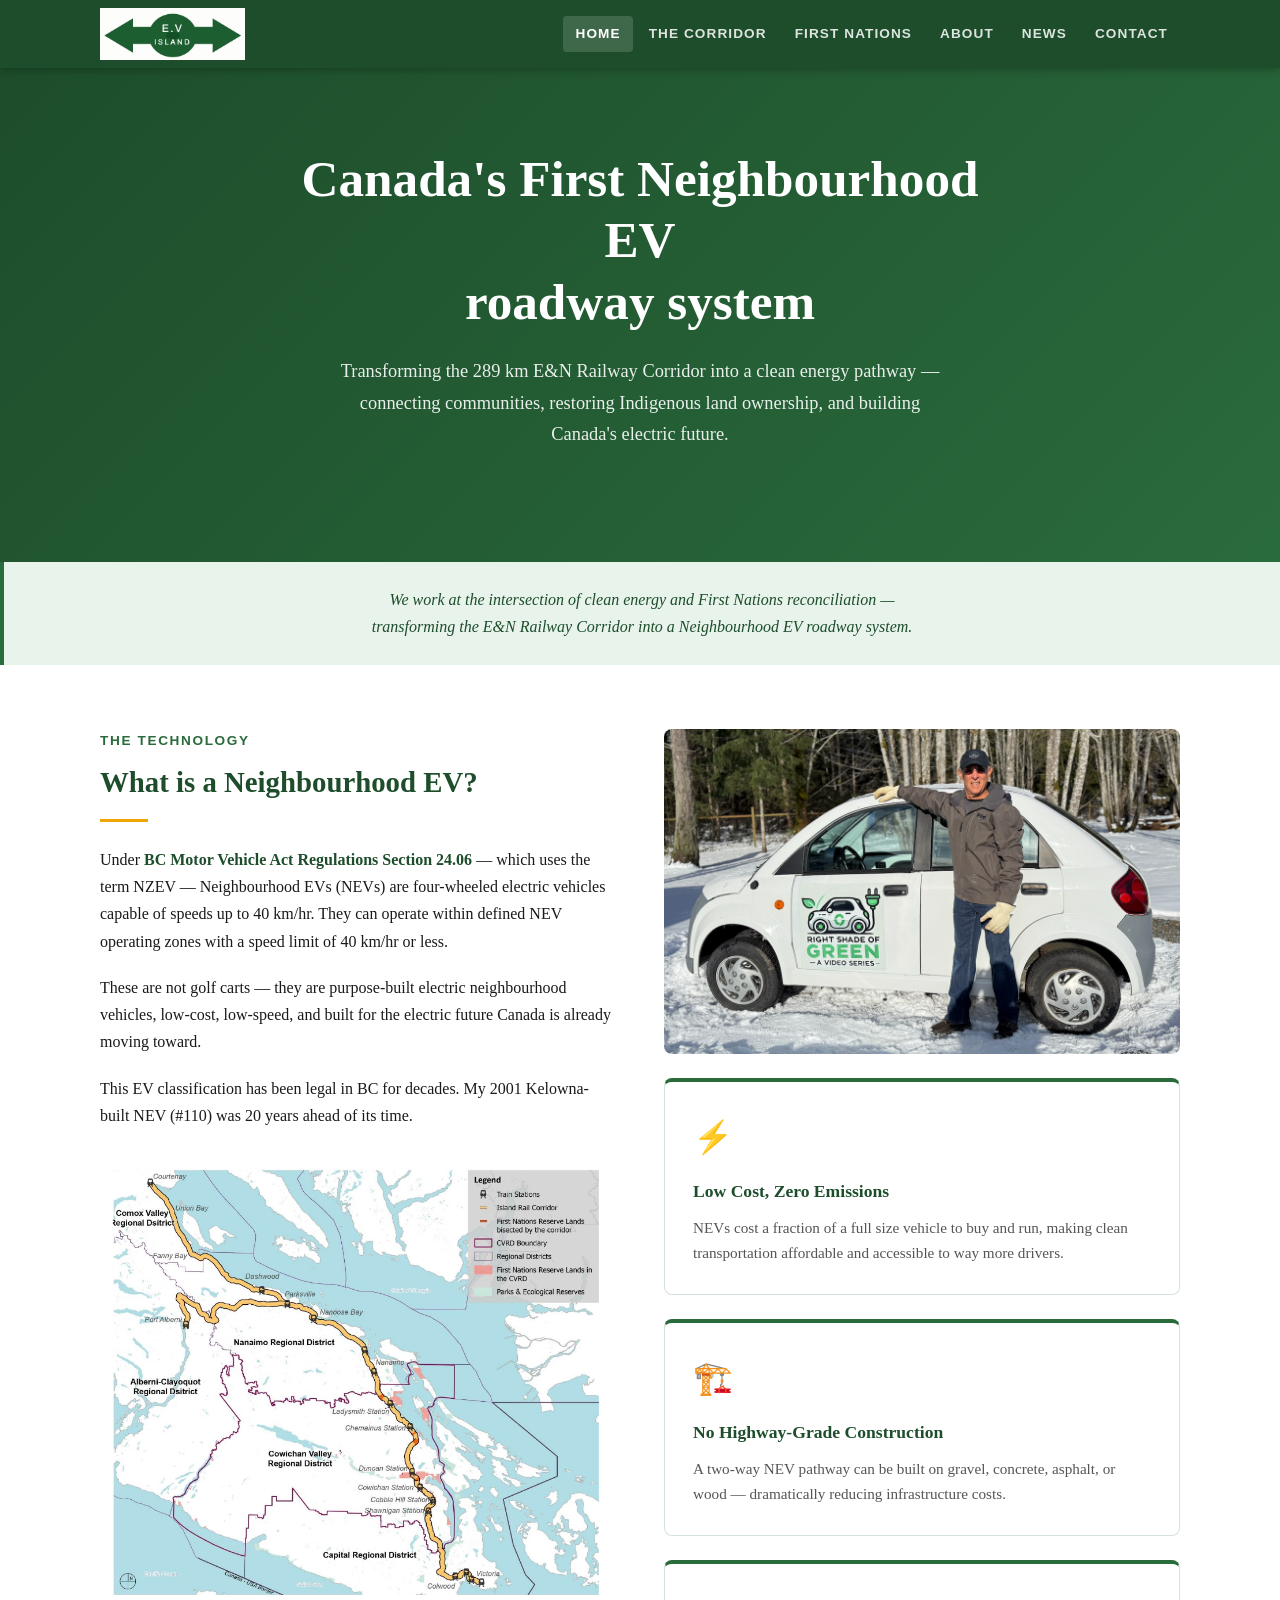
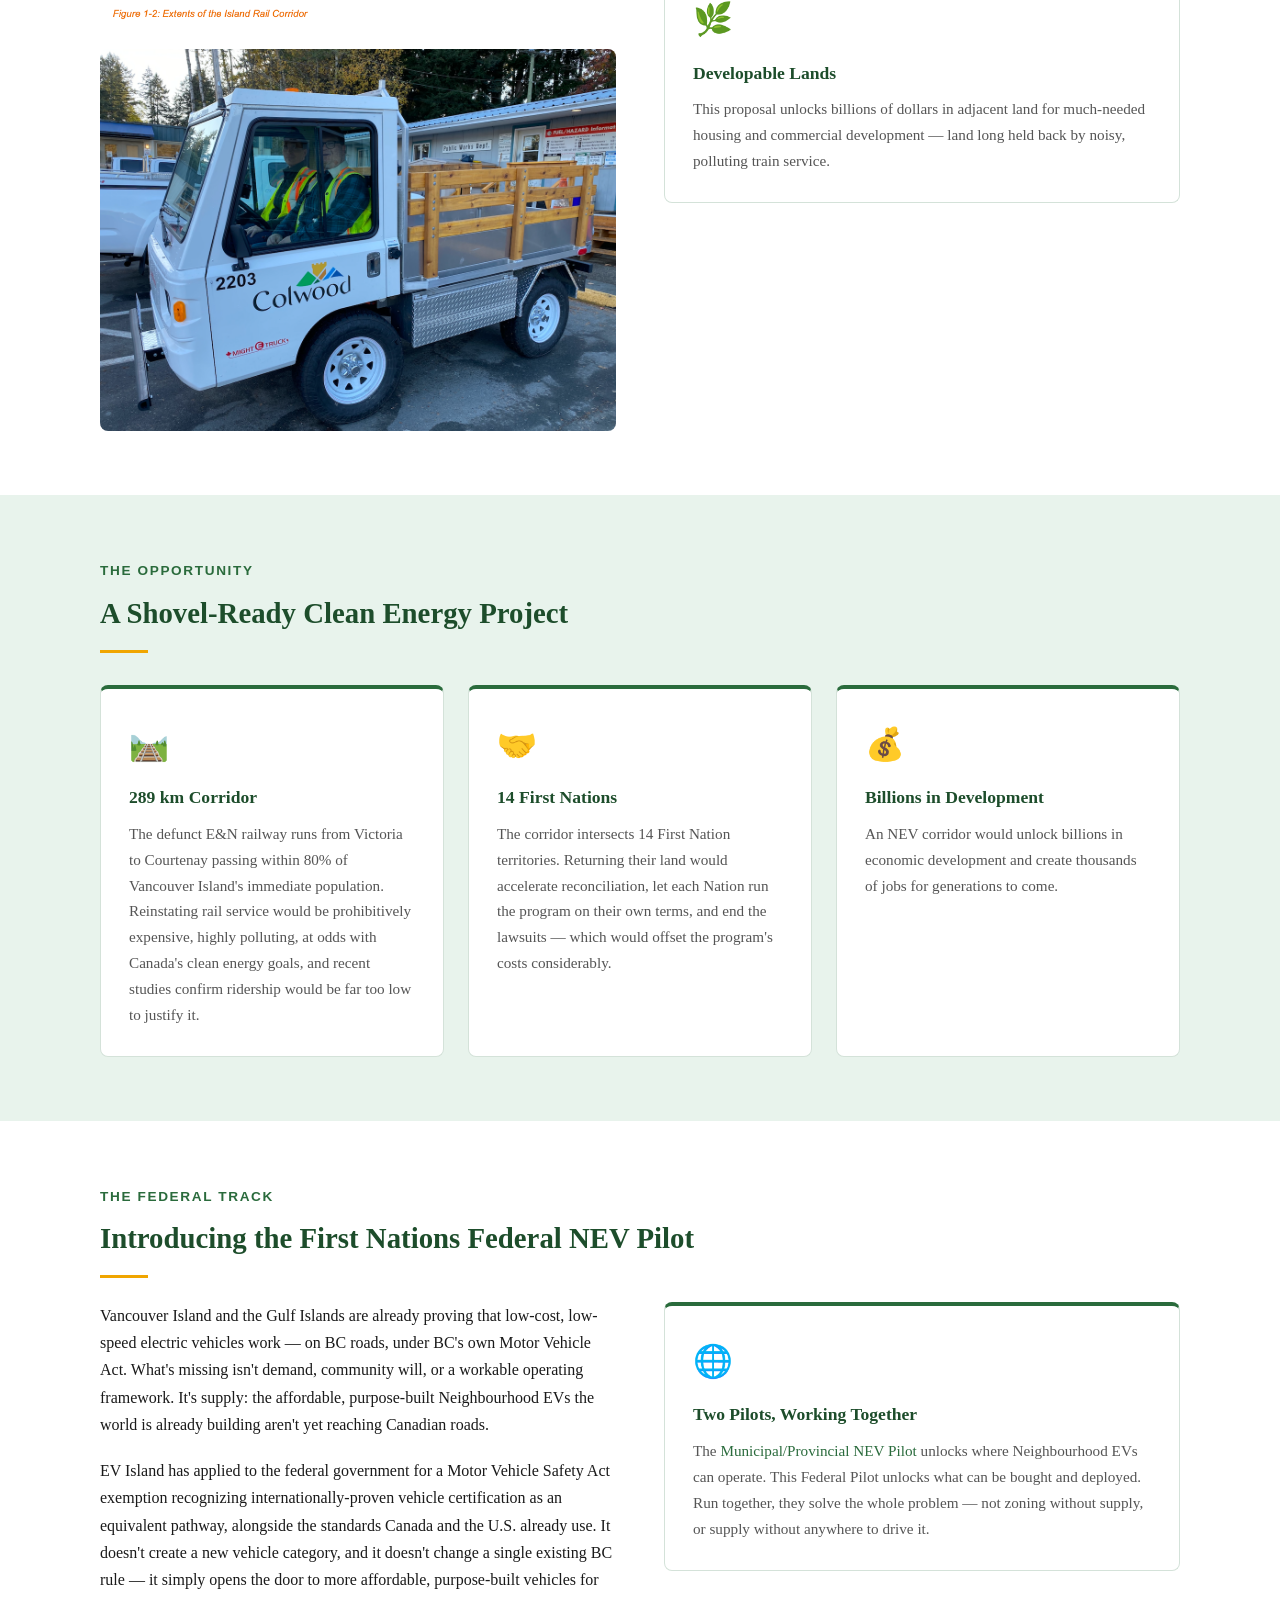
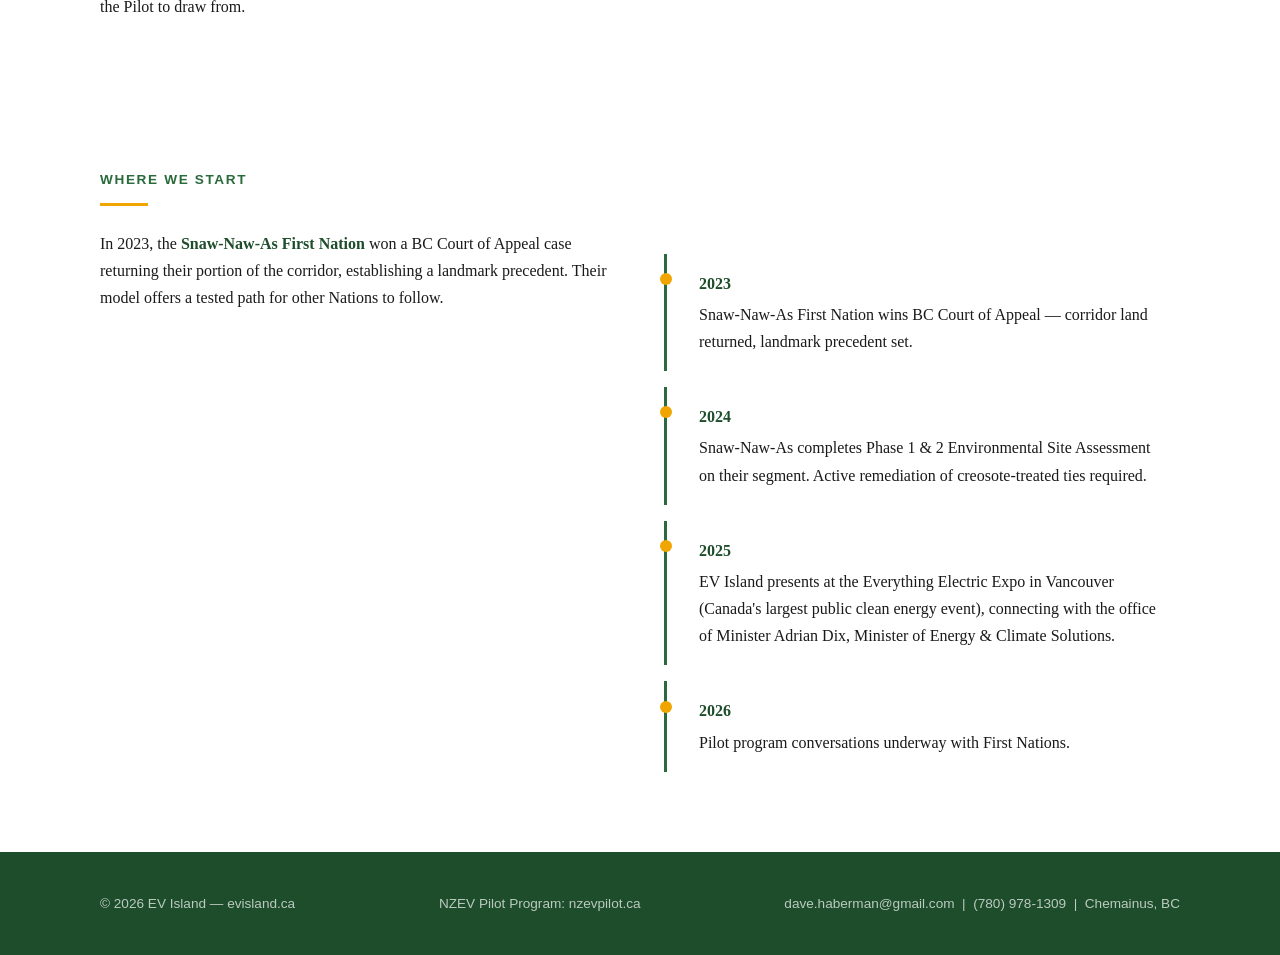
==== commit 50089bf2: "Clarify NEV operating-zone language for ICBC coverage Speed-limit-based road eligibility read as ope" ====
--- a/index.html
+++ b/index.html
@@ -53,7 +53,7 @@
         <h2 class="section-title">What is a Neighbourhood EV?</h2>
         <div class="divider"></div>
         <div class="prose">
-          <p>Under <strong>BC Motor Vehicle Act Regulations Section 24.06</strong> — which uses the term NZEV — Neighbourhood EVs (NEVs) are four-wheeled electric vehicles capable of speeds up to 40 km/hr. They can operate on any road with a speed limit of 40 km/hr or less.</p>
+          <p>Under <strong>BC Motor Vehicle Act Regulations Section 24.06</strong> — which uses the term NZEV — Neighbourhood EVs (NEVs) are four-wheeled electric vehicles capable of speeds up to 40 km/hr. They can operate within defined NEV operating zones with a speed limit of 40 km/hr or less.</p>
           <p>These are not golf carts — they are purpose-built electric neighbourhood vehicles, low-cost, low-speed, and built for the electric future Canada is already moving toward.</p>
           <p>This EV classification has been legal in BC for decades. My 2001 Kelowna-built NEV (#110) was 20 years ahead of its time.</p>
         </div>
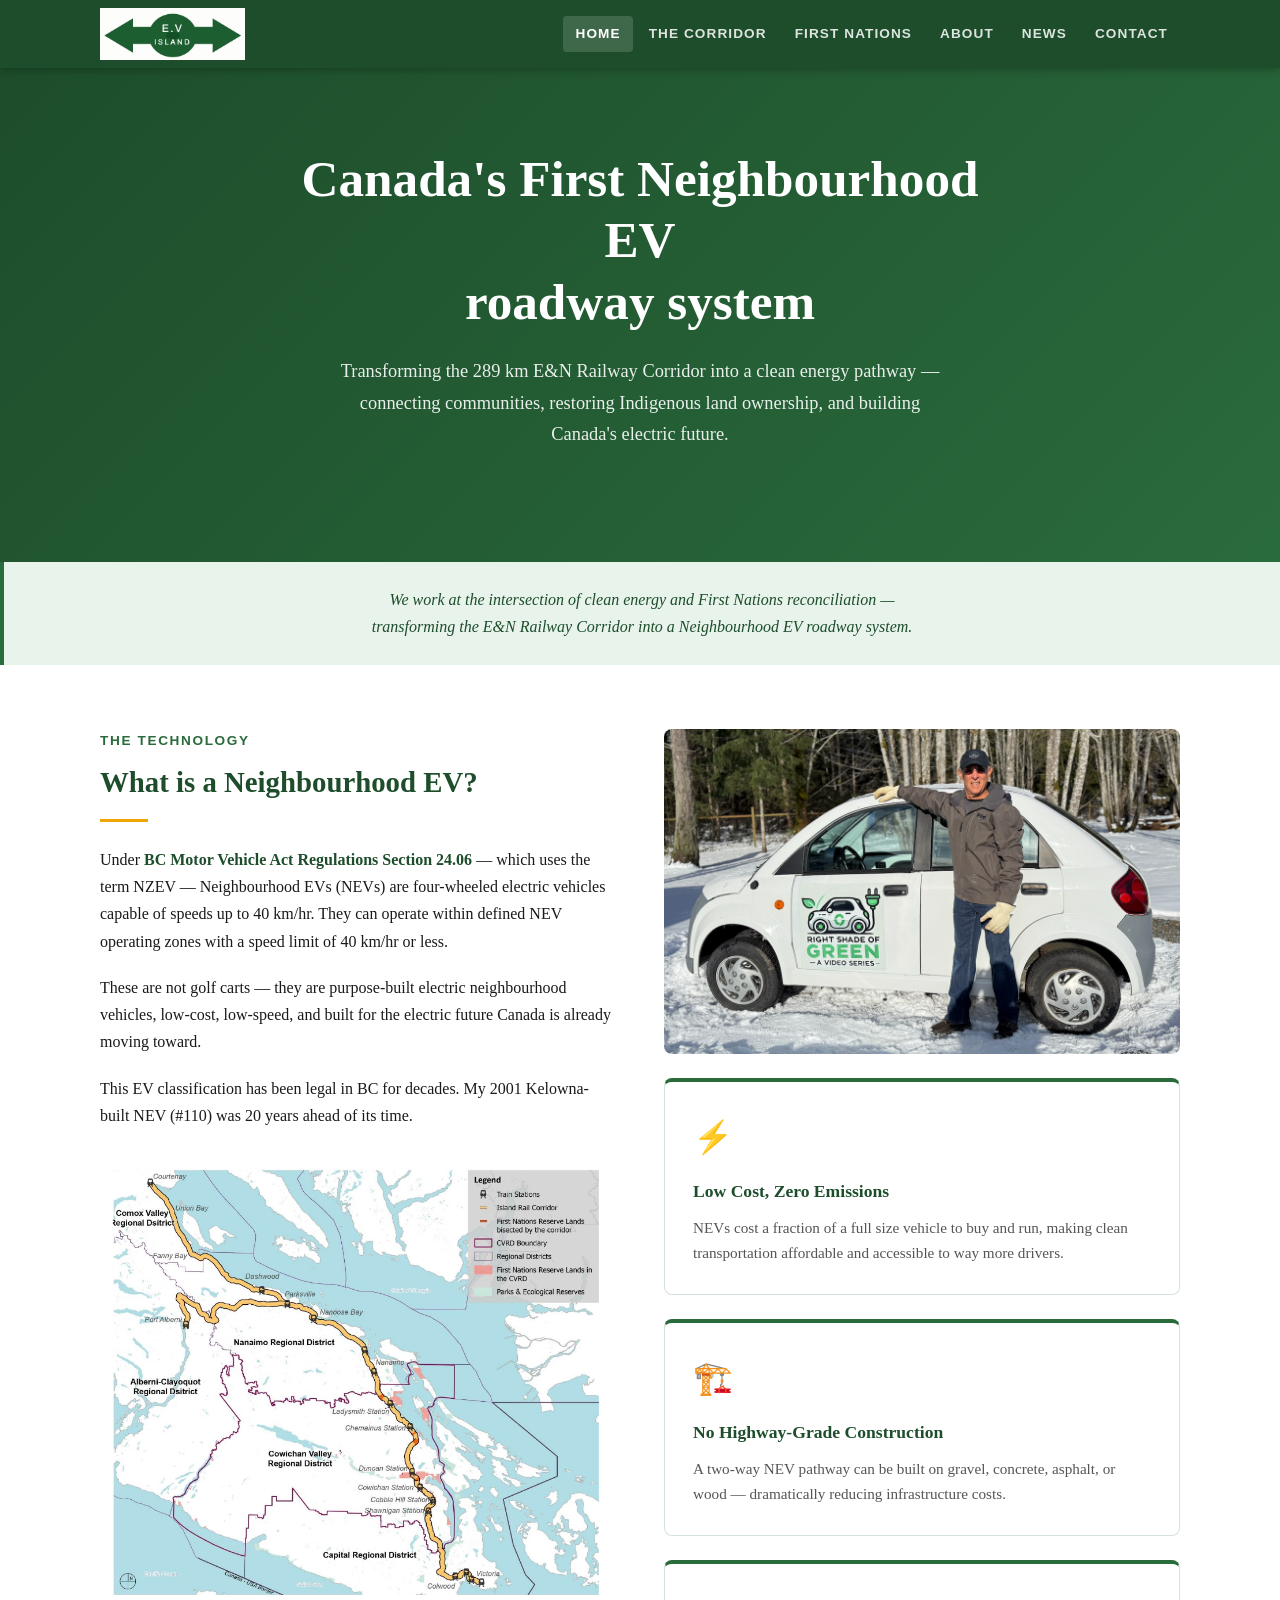
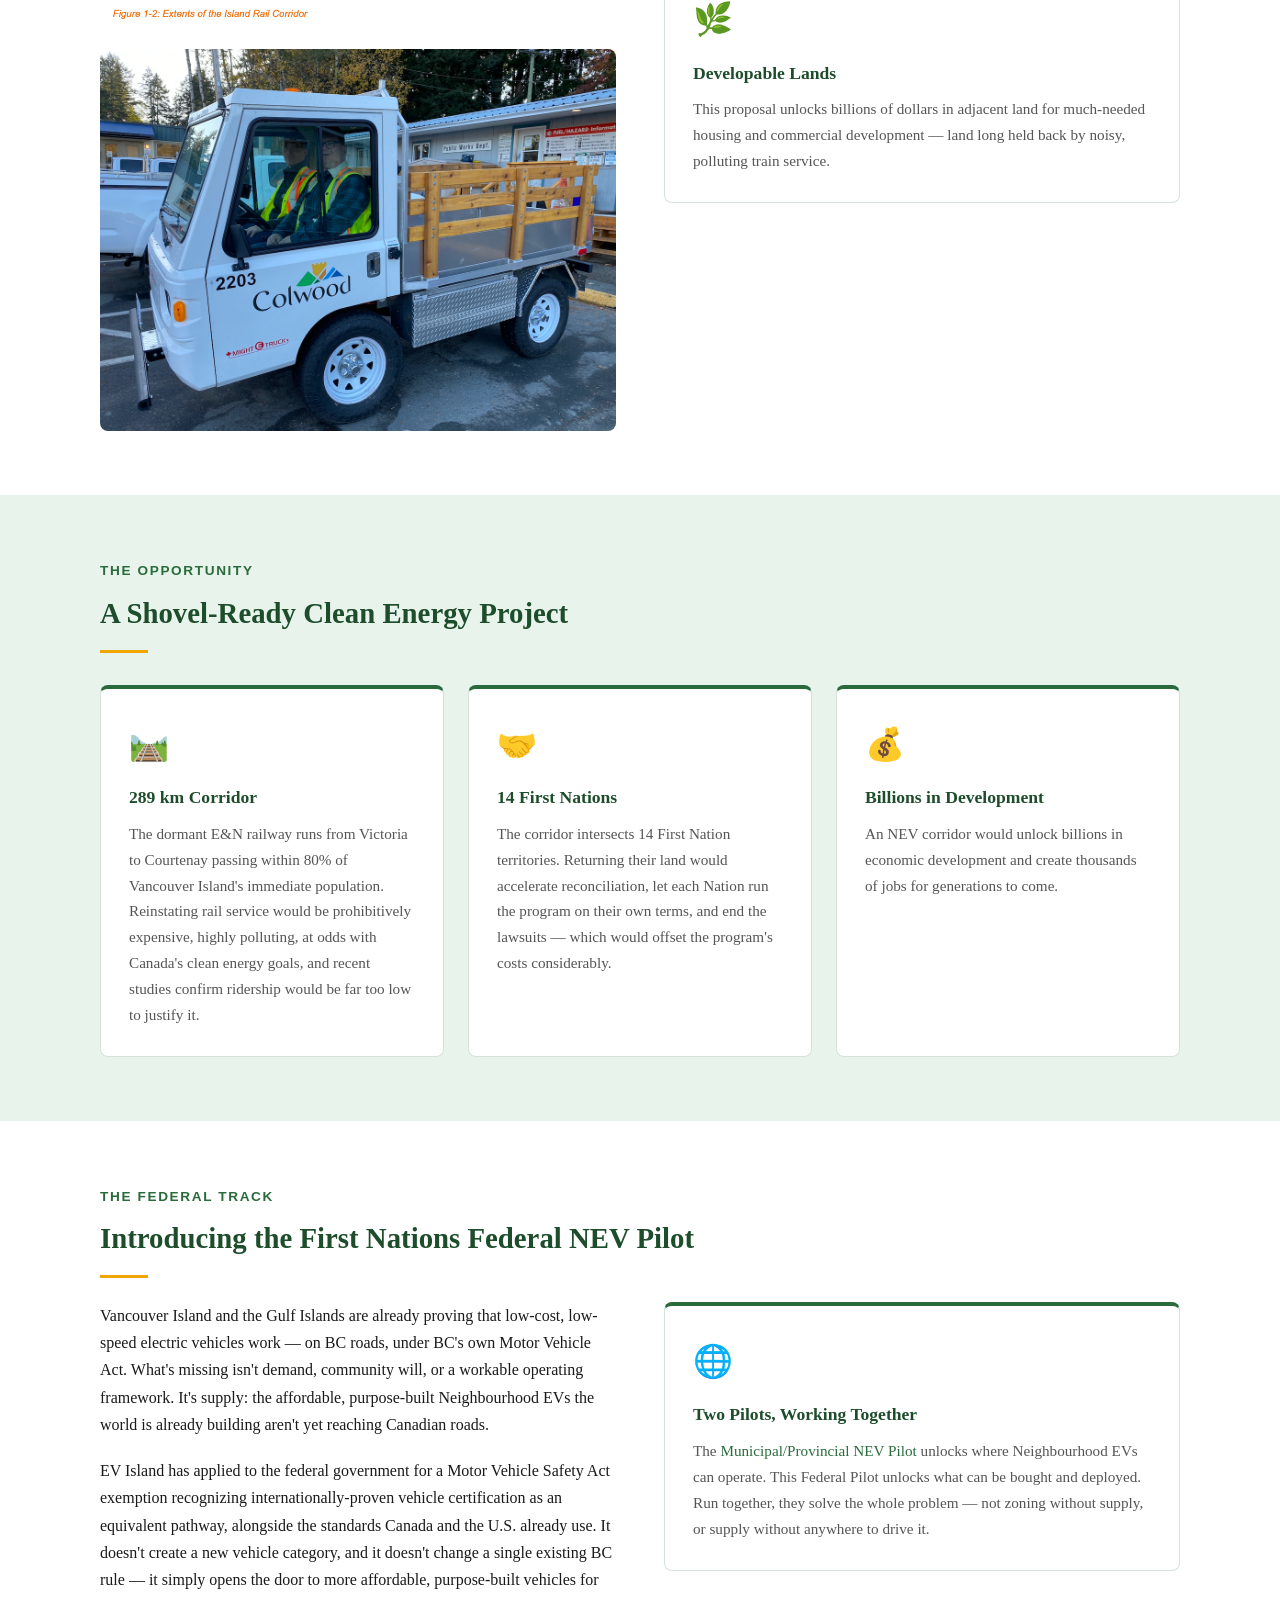
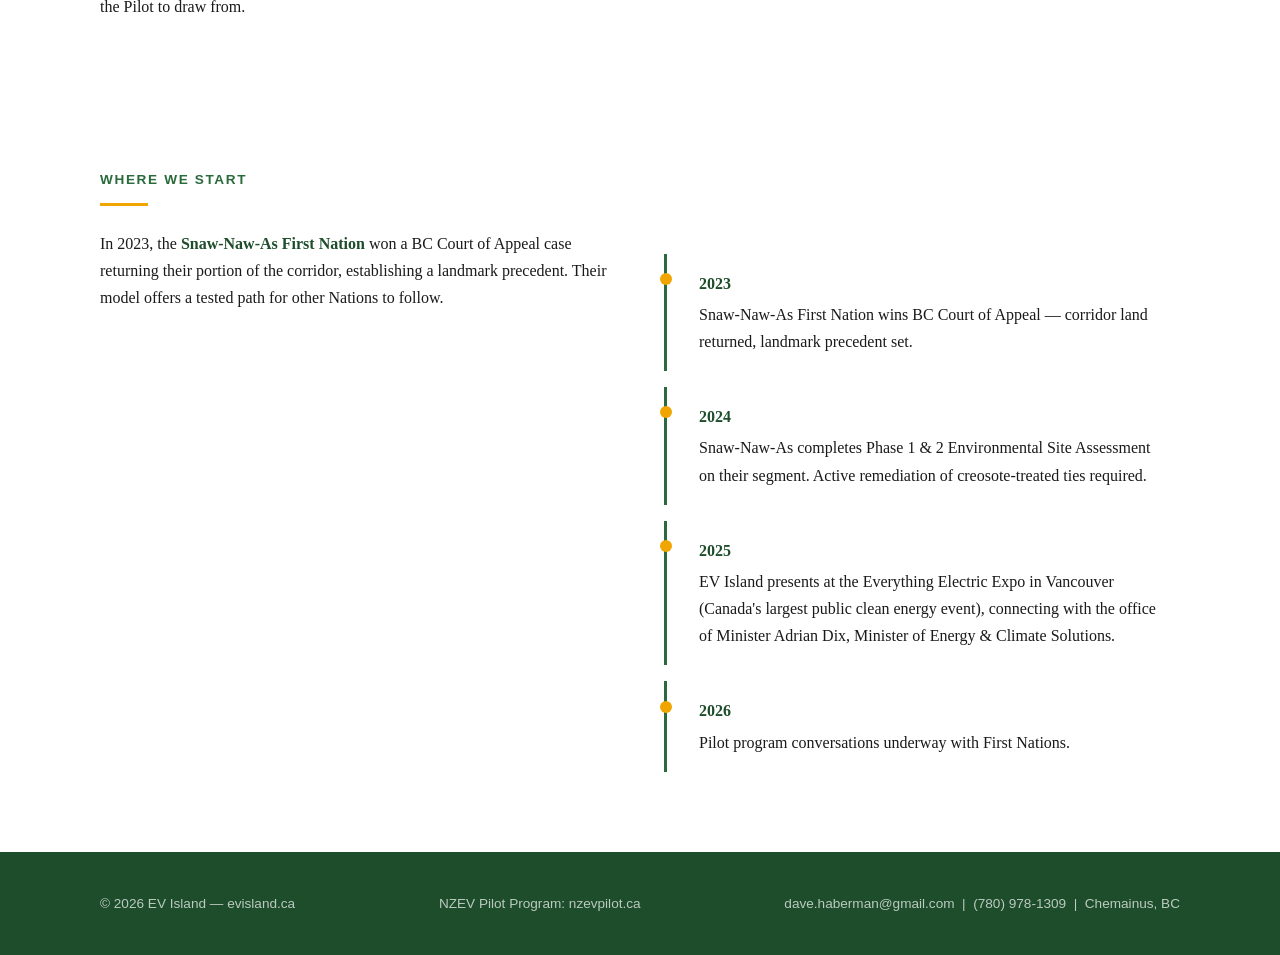
==== commit dbd2f656: "Soften corridor description from "defunct" to "dormant"" ====
--- a/index.html
+++ b/index.html
@@ -94,7 +94,7 @@
       <div class="card">
         <div class="card-icon">🛤️</div>
         <h3>289 km Corridor</h3>
-        <p>The defunct E&amp;N railway runs from Victoria to Courtenay passing within 80% of Vancouver Island's immediate population. Reinstating rail service would be prohibitively expensive, highly polluting, at odds with Canada's clean energy goals, and recent studies confirm ridership would be far too low to justify it.</p>
+        <p>The dormant E&amp;N railway runs from Victoria to Courtenay passing within 80% of Vancouver Island's immediate population. Reinstating rail service would be prohibitively expensive, highly polluting, at odds with Canada's clean energy goals, and recent studies confirm ridership would be far too low to justify it.</p>
       </div>
       <div class="card">
         <div class="card-icon">🤝</div>
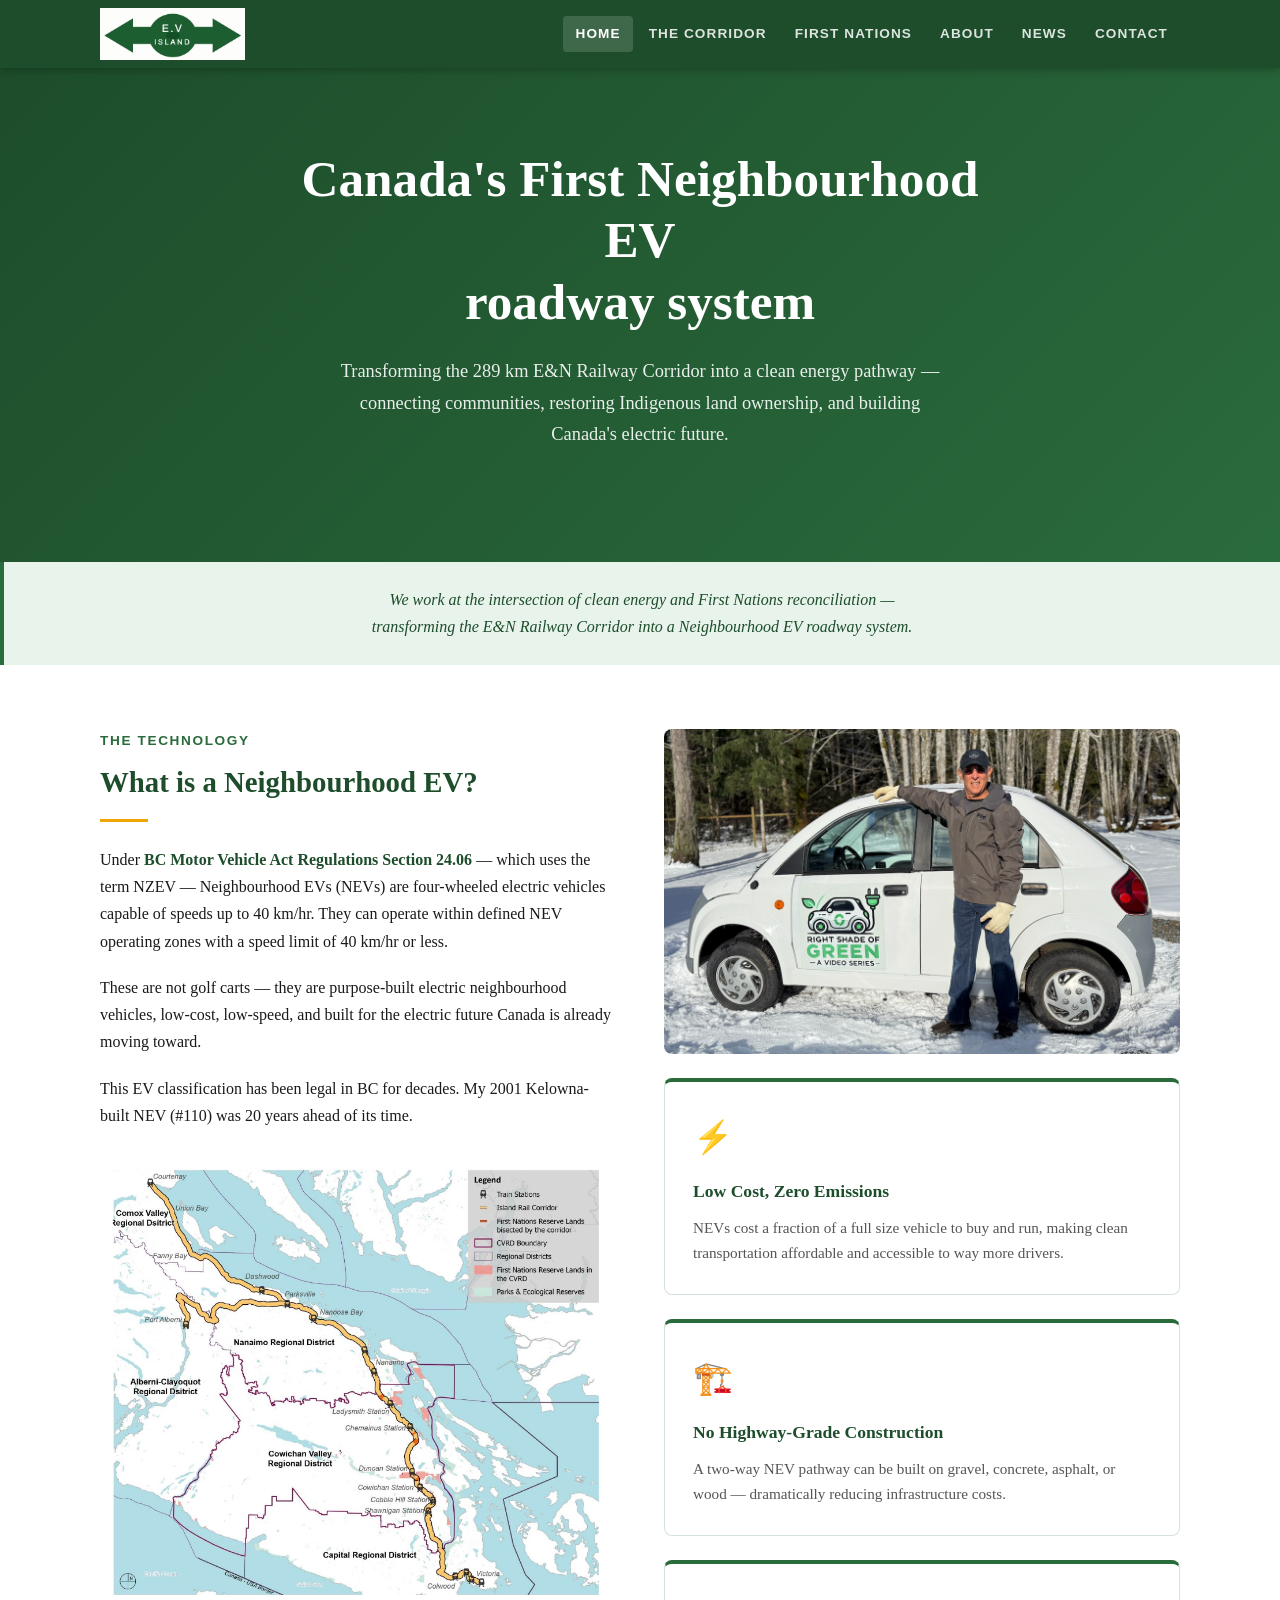
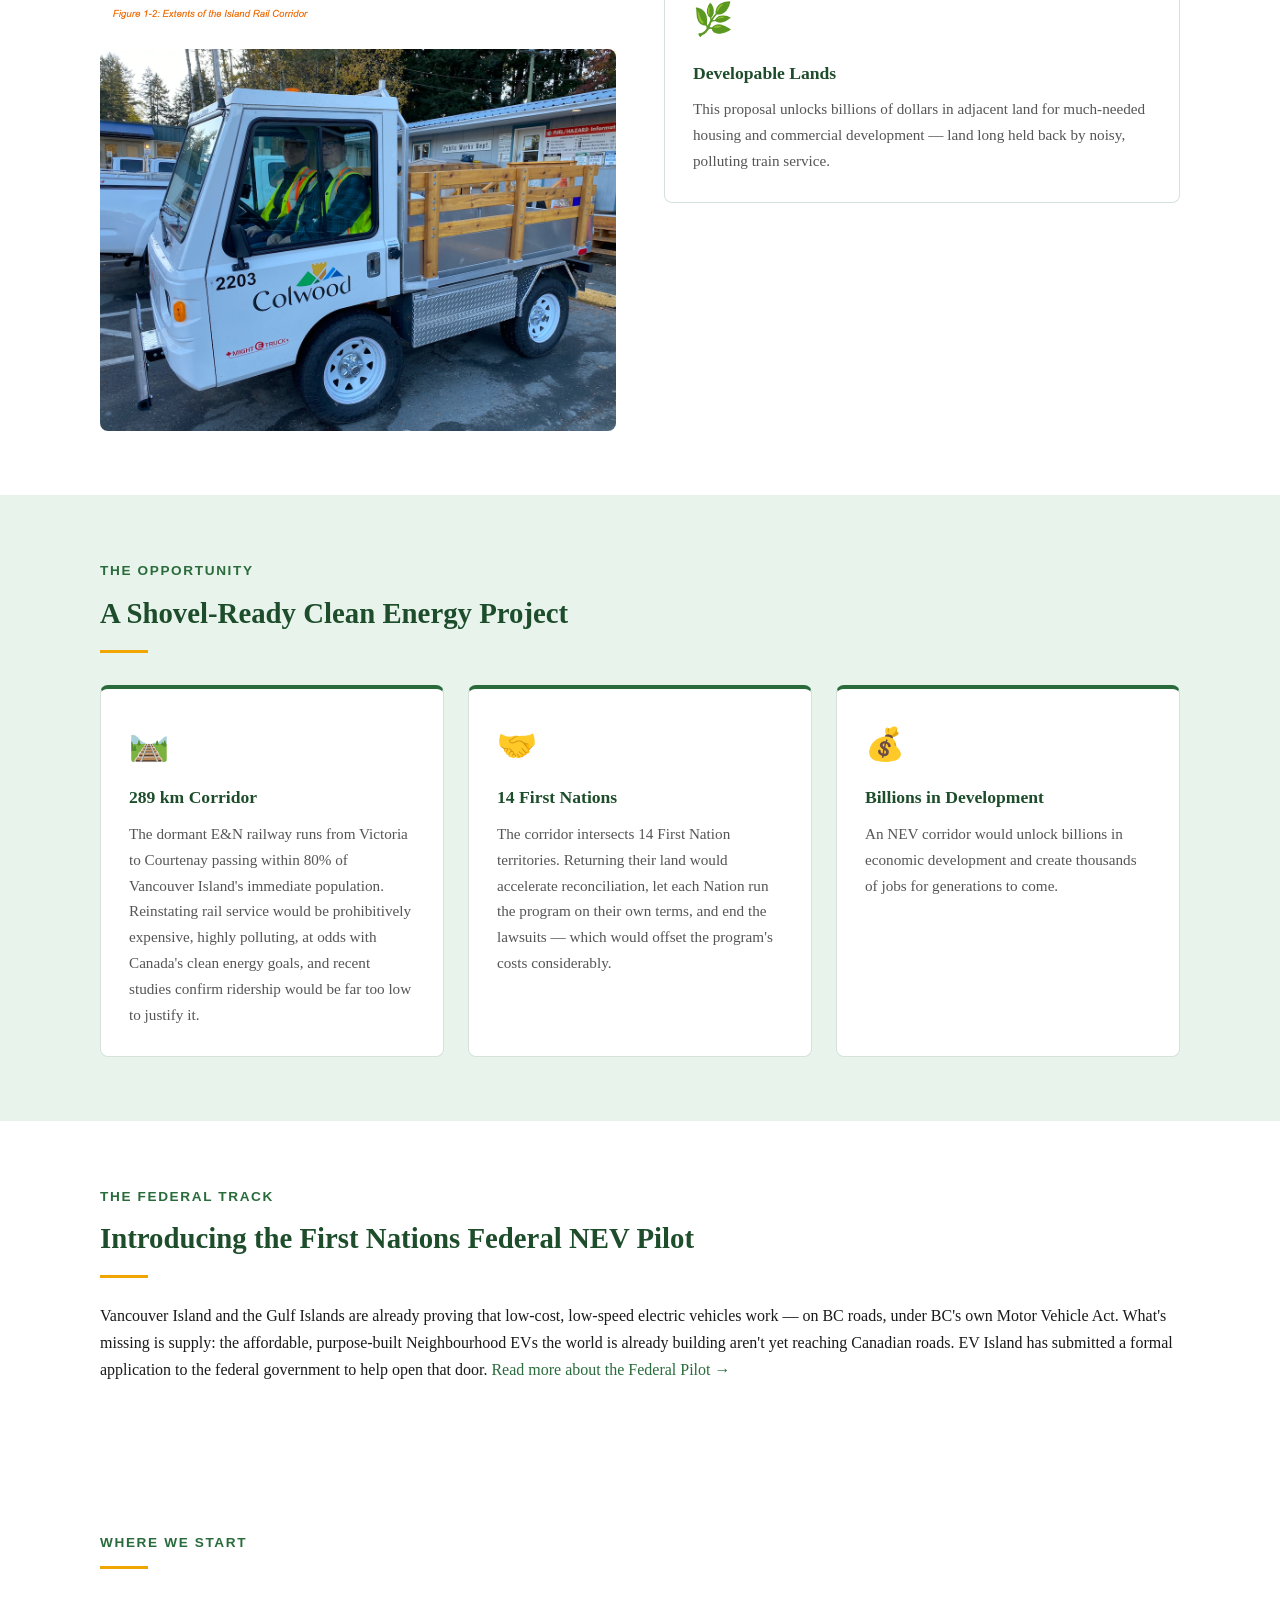
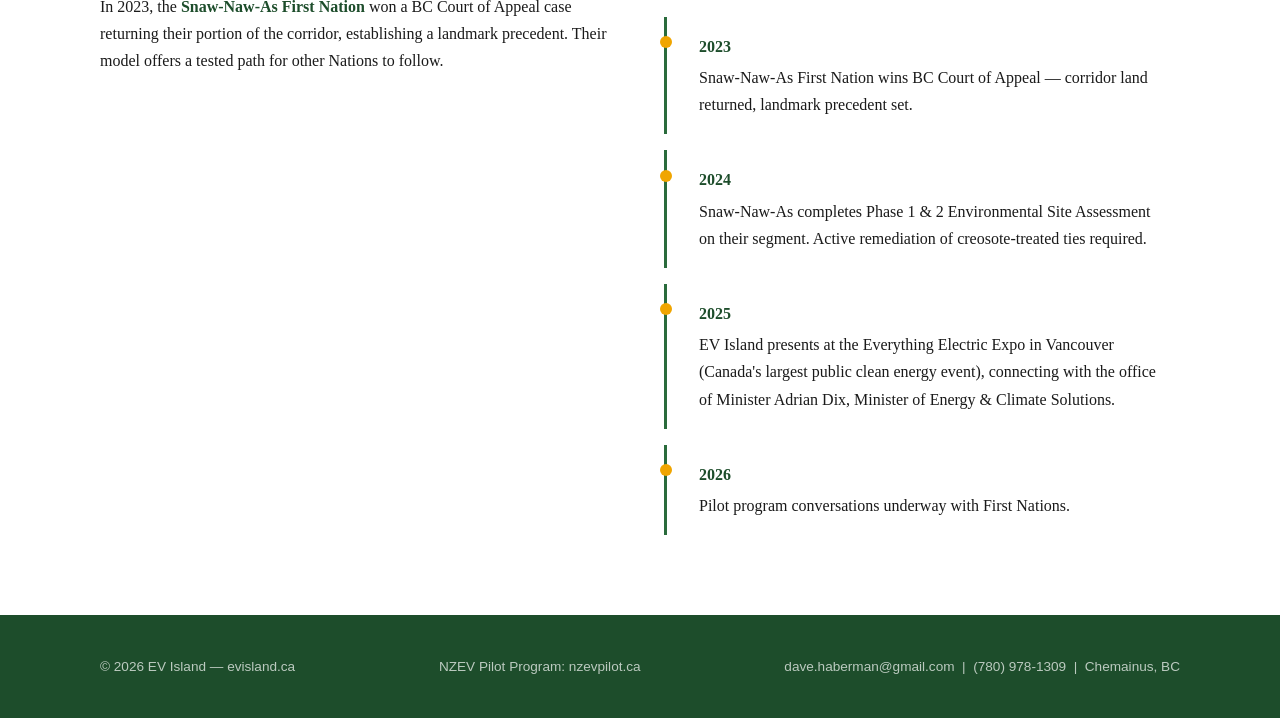
==== commit 9769c9b0: "Condense homepage Federal Pilot section into a teaser linking to first-nations.html Removes duplicat" ====
--- a/index.html
+++ b/index.html
@@ -116,18 +116,8 @@
     <div class="section-sub">The Federal Track</div>
     <h2 class="section-title">Introducing the First Nations Federal NEV Pilot</h2>
     <div class="divider"></div>
-    <div class="two-col">
-      <div class="prose">
-        <p>Vancouver Island and the Gulf Islands are already proving that low-cost, low-speed electric vehicles work — on BC roads, under BC's own Motor Vehicle Act. What's missing isn't demand, community will, or a workable operating framework. It's supply: the affordable, purpose-built Neighbourhood EVs the world is already building aren't yet reaching Canadian roads.</p>
-        <p>EV Island has applied to the federal government for a Motor Vehicle Safety Act exemption recognizing internationally-proven vehicle certification as an equivalent pathway, alongside the standards Canada and the U.S. already use. It doesn't create a new vehicle category, and it doesn't change a single existing BC rule — it simply opens the door to more affordable, purpose-built vehicles for the Pilot to draw from.</p>
-      </div>
-      <div>
-        <div class="card">
-          <div class="card-icon">🌐</div>
-          <h3>Two Pilots, Working Together</h3>
-          <p>The <a href="https://nzevpilot.ca">Municipal/Provincial NEV Pilot</a> unlocks where Neighbourhood EVs can operate. This Federal Pilot unlocks what can be bought and deployed. Run together, they solve the whole problem — not zoning without supply, or supply without anywhere to drive it.</p>
-        </div>
-      </div>
+    <div class="prose">
+      <p>Vancouver Island and the Gulf Islands are already proving that low-cost, low-speed electric vehicles work — on BC roads, under BC's own Motor Vehicle Act. What's missing is supply: the affordable, purpose-built Neighbourhood EVs the world is already building aren't yet reaching Canadian roads. EV Island has submitted a formal application to the federal government to help open that door. <a href="first-nations.html">Read more about the Federal Pilot →</a></p>
     </div>
   </div>
 </section>
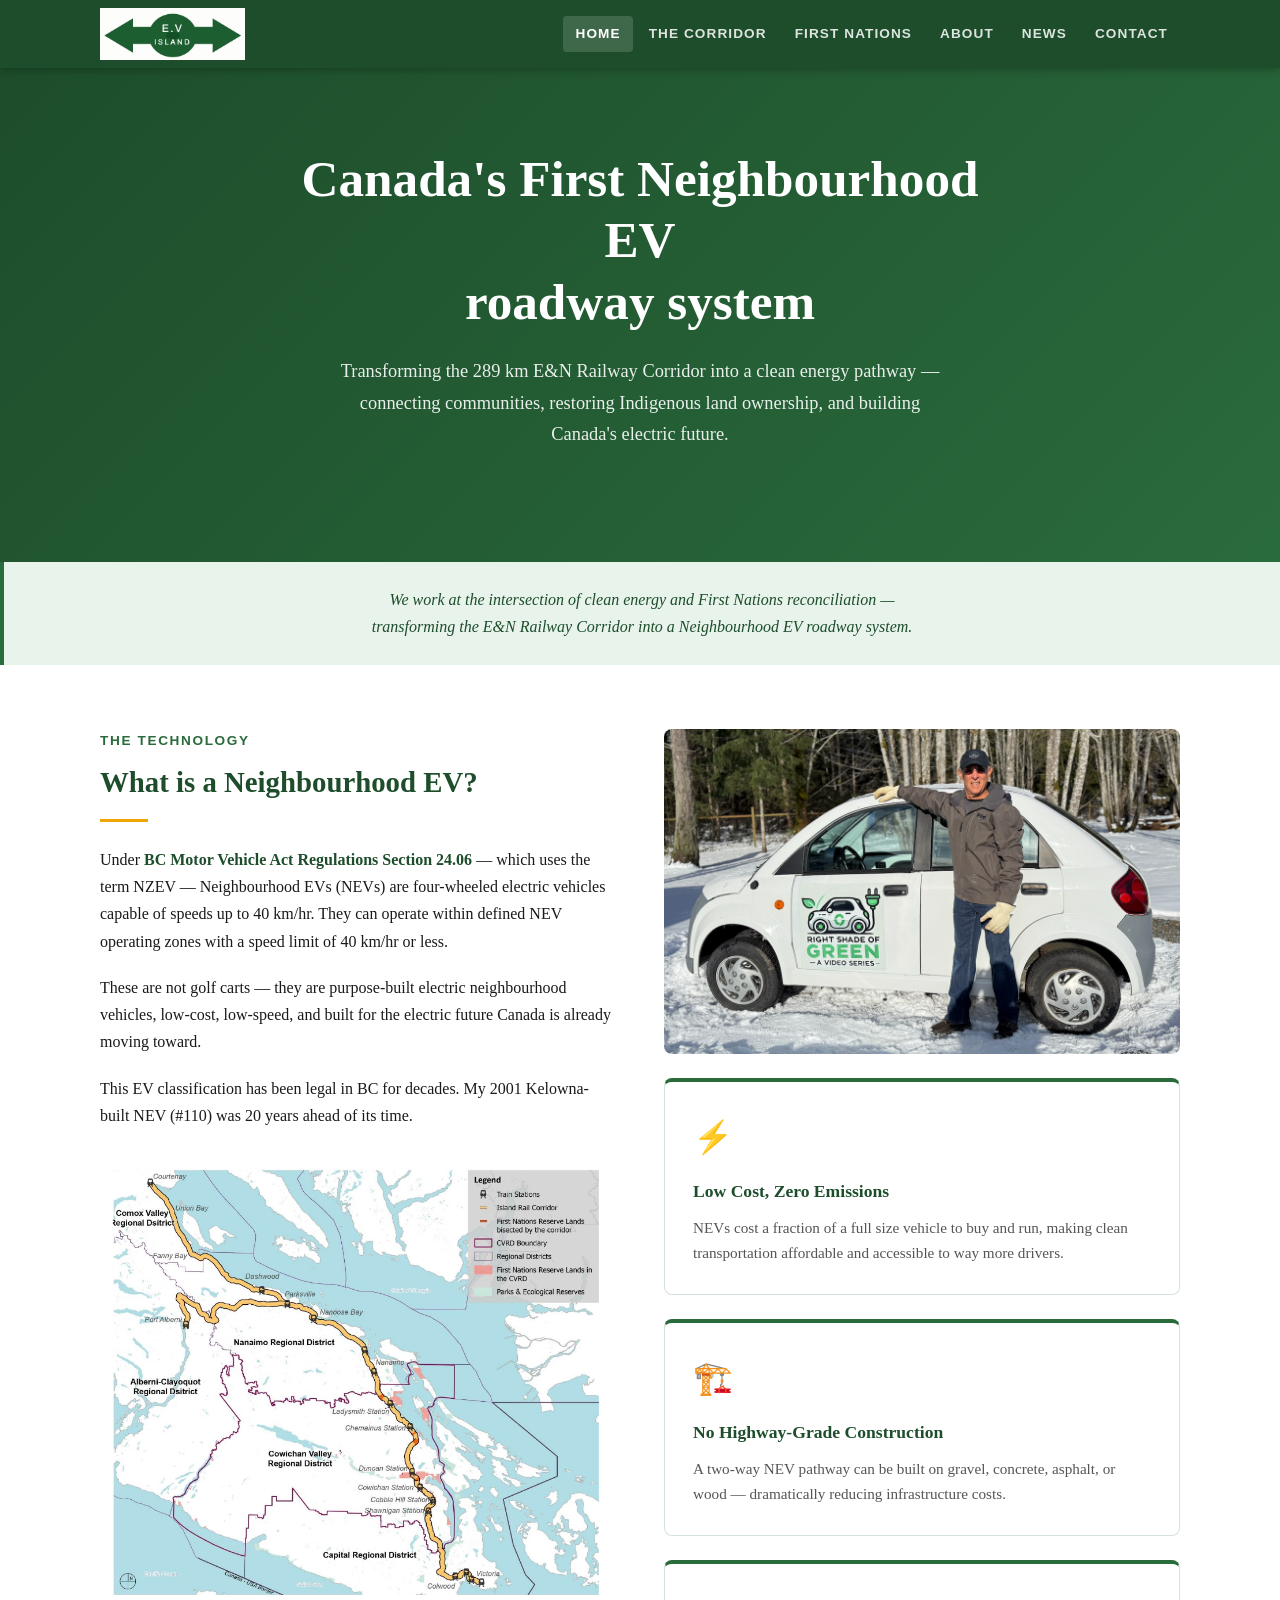
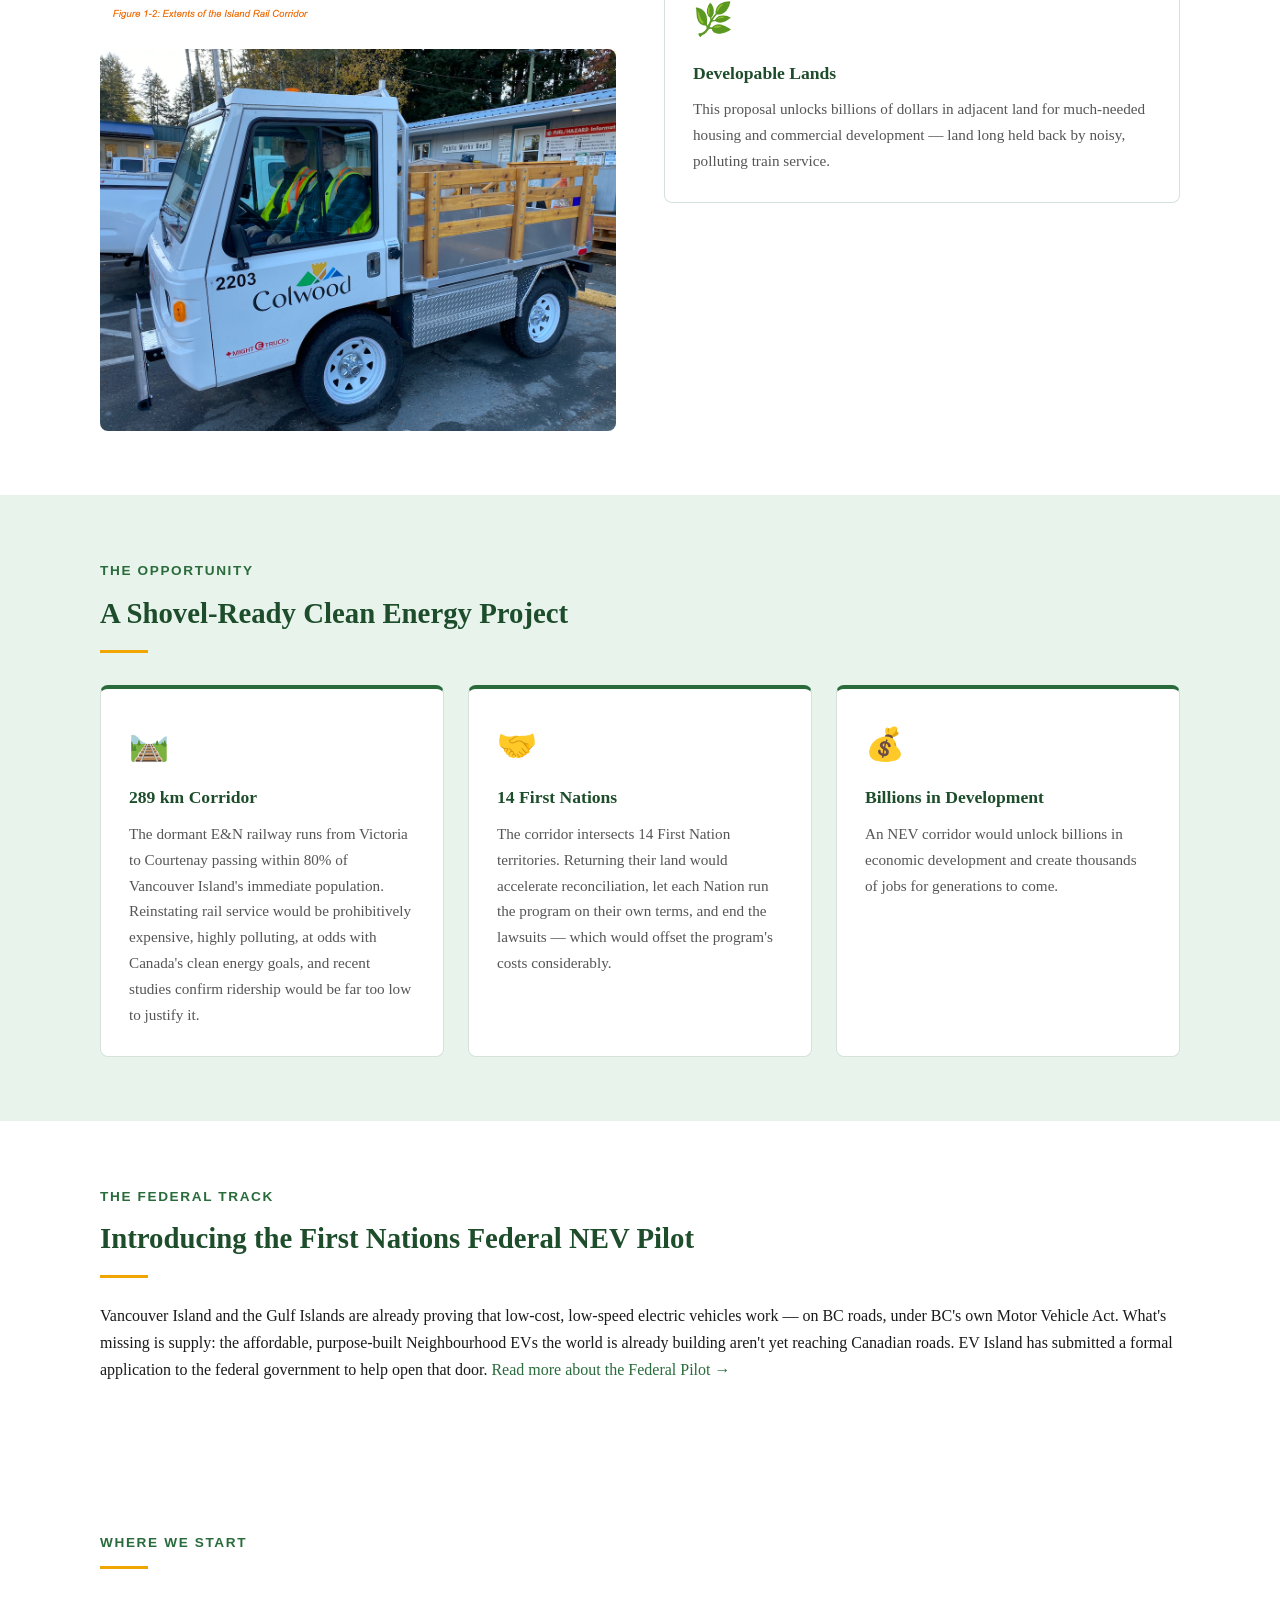
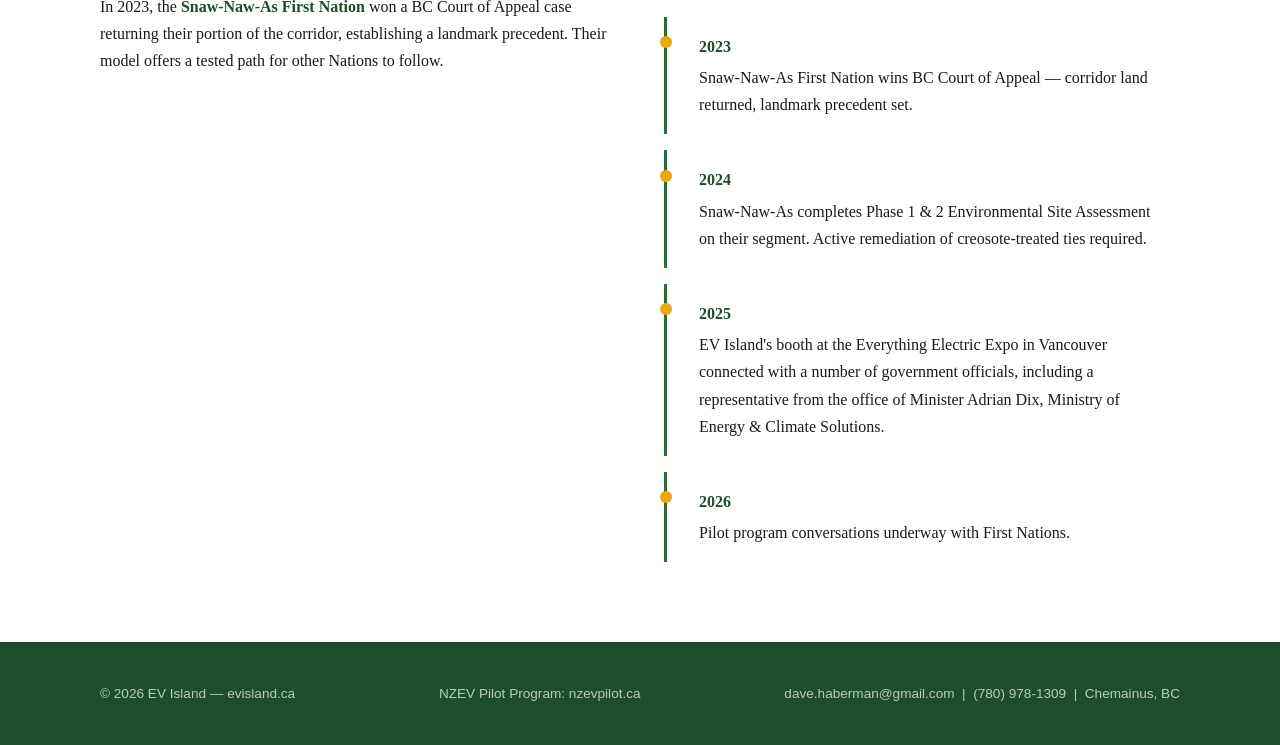
==== commit 7ece2476: "Broaden 2025 Expo timeline entry to multiple government contacts" ====
--- a/index.html
+++ b/index.html
@@ -135,7 +135,7 @@
         <ul class="timeline">
           <li><strong>2023</strong> Snaw-Naw-As First Nation wins BC Court of Appeal — corridor land returned, landmark precedent set.</li>
           <li><strong>2024</strong> Snaw-Naw-As completes Phase 1 &amp; 2 Environmental Site Assessment on their segment. Active remediation of creosote-treated ties required.</li>
-          <li><strong>2025</strong> EV Island presents at the Everything Electric Expo in Vancouver (Canada's largest public clean energy event), connecting with the office of Minister Adrian Dix, Minister of Energy &amp; Climate Solutions.</li>
+          <li><strong>2025</strong> EV Island's booth at the Everything Electric Expo in Vancouver connected with a number of government officials, including a representative from the office of Minister Adrian Dix, Ministry of Energy &amp; Climate Solutions.</li>
           <li><strong>2026</strong> Pilot program conversations underway with First Nations.</li>
         </ul>
       </div>
